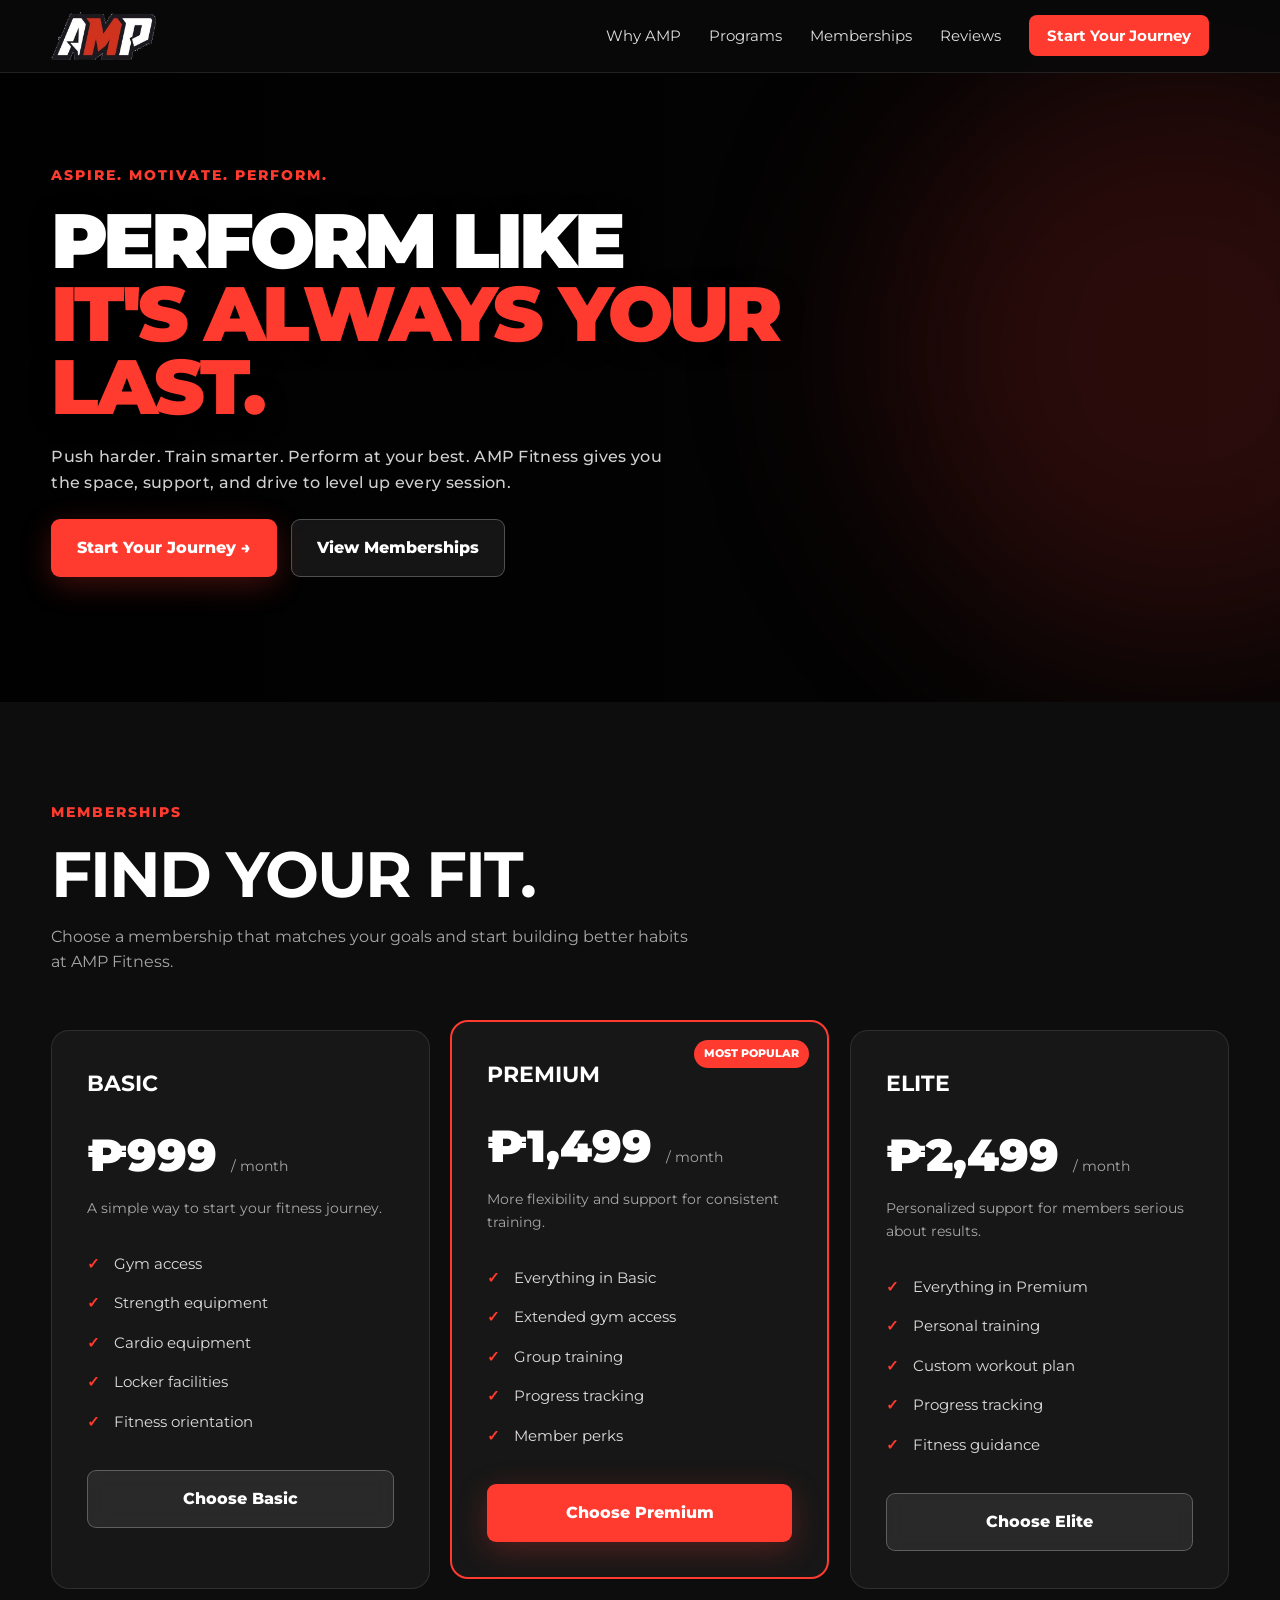
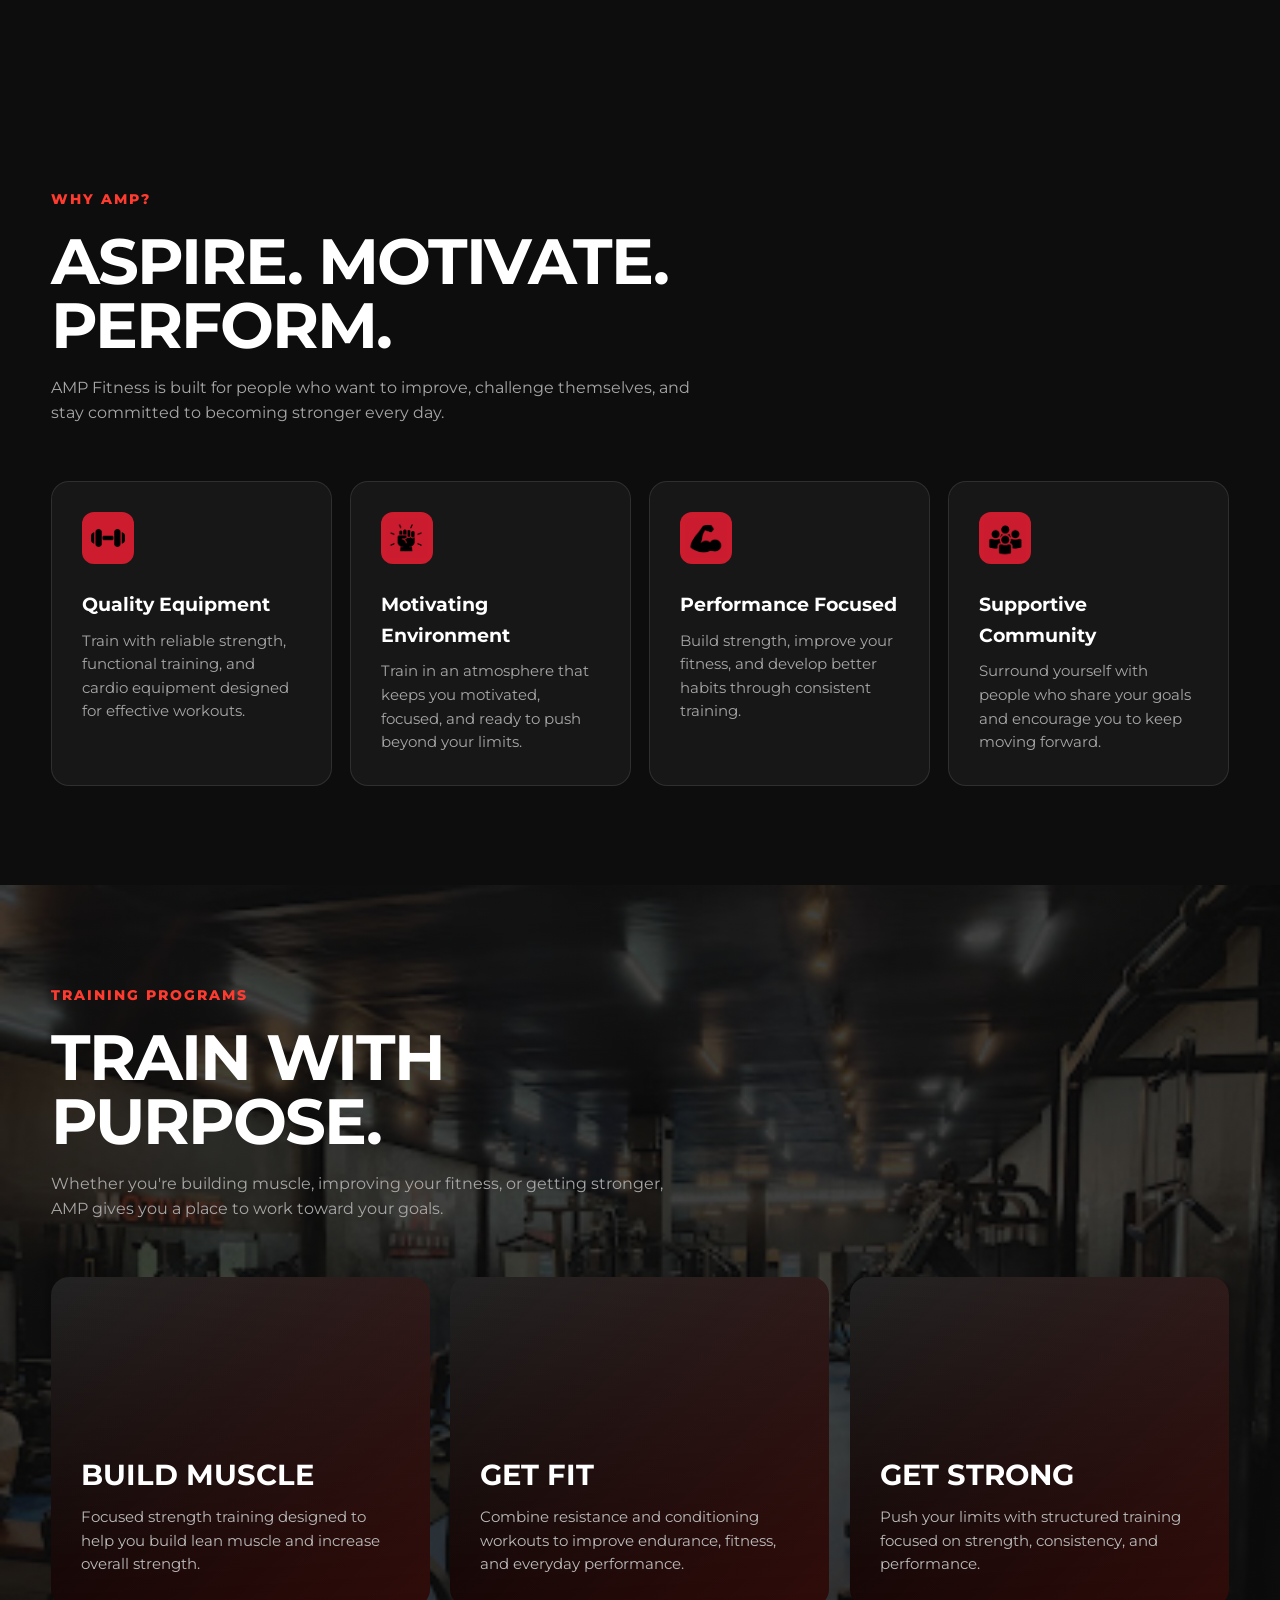
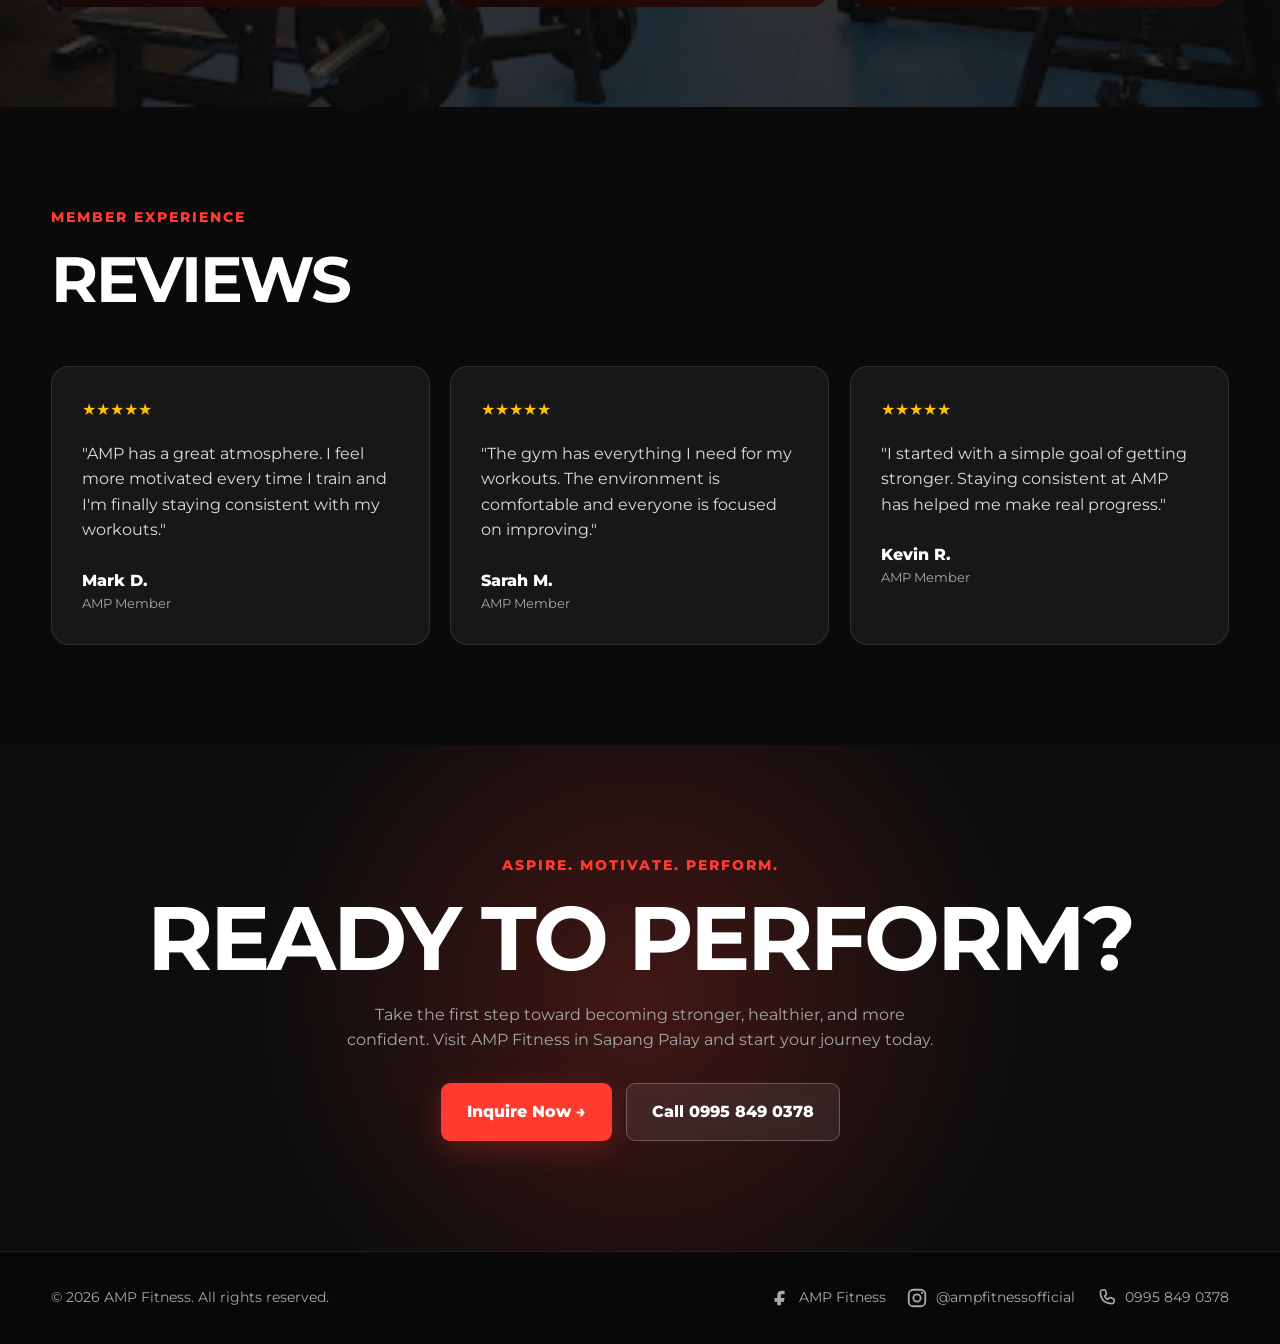
==== index.html @ 3e62f651 "Rename amp.html to index.html" ====
<!DOCTYPE html>
<html lang="en">
<head>
  <meta charset="UTF-8">
  <meta name="viewport" content="width=device-width, initial-scale=1.0">

  <meta
    name="description"
    content="AMP Fitness — Aspire. Motivate. Perform. Build strength, confidence, and a better version of yourself."
  >

  <title>AMP Fitness | Aspire. Motivate. Perform.</title>

  <link rel="stylesheet" href="amp.css">
  <link rel="preconnect" href="https://fonts.googleapis.com">
  <link rel="preconnect" href="https://fonts.gstatic.com" crossorigin>

  <link
    href="https://fonts.googleapis.com/css2?family=Montserrat:wght@400;500;600;700&display=swap"
    rel="stylesheet"
  >
</head>


<body>

  <header>

    <div class="container">

      <nav>

        <a href="#" class="logo">
          <img
            src="images/amp-logo-mark.png"
            alt="AMP Fitness"
            class="logo-image"
          >
        </a>


        <button
          class="menu-btn"
          aria-label="Open navigation"
        >
          ☰
        </button>


        <ul class="nav-links">

          <li>
            <a href="#why-us">
              Why AMP
            </a>
          </li>


          <li>
            <a href="#programs">
              Programs
            </a>
          </li>


          <li>
            <a href="#pricing">
              Memberships
            </a>
          </li>


          <li>
            <a href="#reviews">
              Reviews
            </a>
          </li>


          <li>
            <a
              href="#join"
              class="nav-cta"
            >
              Start Your Journey
            </a>
          </li>

        </ul>

      </nav>

    </div>

  </header>


  <main>


    <section class="hero">

      <video
        class="hero-video"
        autoplay
        muted
        loop
        playsinline
        poster="amp-hero-poster.jpg"
      >

        <source
          src="images/gym-background.mp4"
          type="video/mp4"
        >

        Your browser does not support HTML5 video.

      </video>


      <div class="container">

        <div class="hero-content">

          <div class="eyebrow">
            Aspire. Motivate. Perform.
          </div>


          <h1>
            Perform Like<br>

            <span>
              It's Always Your Last.
            </span>

          </h1>


          <p class="hero-text">
            Push harder. Train smarter. Perform at your best.
            AMP Fitness gives you the space, support, and drive to level up every session.
          </p>


          <div class="buttons">

            <a
              href="#join"
              class="btn btn-primary"
            >
              Start Your Journey →
            </a>


            <a
              href="#pricing"
              class="btn btn-secondary"
            >
              View Memberships
            </a>

          </div>

        </div>

      </div>

    </section>


    <section
      class="pricing"
      id="pricing"
    >

      <div class="container">


        <div class="section-heading">

          <div class="eyebrow">
            Memberships
          </div>


          <h2>
            Find your fit.
          </h2>


          <p>
            Choose a membership that matches your goals and start
            building better habits at AMP Fitness.
          </p>

        </div>


        <div class="pricing-grid">

          <article class="price-card">

            <h3>
              Basic
            </h3>


            <div class="price">
              ₱999
              <small>
                / month
              </small>
            </div>


            <p class="price-description">
              A simple way to start your fitness journey.
            </p>


            <ul>

              <li>
                Gym access
              </li>

              <li>
                Strength equipment
              </li>

              <li>
                Cardio equipment
              </li>

              <li>
                Locker facilities
              </li>

              <li>
                Fitness orientation
              </li>

            </ul>


            <a
              href="#join"
              class="btn btn-secondary"
            >
              Choose Basic
            </a>

          </article>

          <article class="price-card featured">

            <div class="popular">
              Most Popular
            </div>


            <h3>
              Premium
            </h3>


            <div class="price">
              ₱1,499
              <small>
                / month
              </small>
            </div>


            <p class="price-description">
              More flexibility and support for consistent training.
            </p>


            <ul>

              <li>
                Everything in Basic
              </li>

              <li>
                Extended gym access
              </li>

              <li>
                Group training
              </li>

              <li>
                Progress tracking
              </li>

              <li>
                Member perks
              </li>

            </ul>


            <a
              href="#join"
              class="btn btn-primary"
            >
              Choose Premium
            </a>

          </article>


          <article class="price-card">

            <h3>
              Elite
            </h3>


            <div class="price">
              ₱2,499
              <small>
                / month
              </small>
            </div>


            <p class="price-description">
              Personalized support for members serious about results.
            </p>


            <ul>

              <li>
                Everything in Premium
              </li>

              <li>
                Personal training
              </li>

              <li>
                Custom workout plan
              </li>

              <li>
                Progress tracking
              </li>

              <li>
                Fitness guidance
              </li>

            </ul>


            <a
              href="#join"
              class="btn btn-secondary"
            >
              Choose Elite
            </a>

          </article>


        </div>

      </div>

    </section>


    <section
      class="features"
      id="why-us"
    >

      <div class="container">


        <div class="section-heading">

          <div class="eyebrow">
            Why AMP?
          </div>


          <h2>
            Aspire. Motivate. Perform.
          </h2>


          <p>
            AMP Fitness is built for people who want to improve,
            challenge themselves, and stay committed to becoming
            stronger every day.
          </p>

        </div>


        <div class="feature-grid">

          <article class="feature">

            <div class="feature-icon">

              <img
                src="images/quality-equipment-icon.png"
                alt="Quality Equipment"
              >

            </div>


            <h3>
              Quality Equipment
            </h3>


            <p>
              Train with reliable strength, functional training,
              and cardio equipment designed for effective workouts.
            </p>

          </article>

          <article class="feature">

            <div class="feature-icon">

              <img
                src="images/me-icon.png"
                alt="Motivating Environment"
              >

            </div>


            <h3>
              Motivating Environment
            </h3>


            <p>
              Train in an atmosphere that keeps you motivated,
              focused, and ready to push beyond your limits.
            </p>

          </article>


          <article class="feature">

            <div class="feature-icon">

              <img
                src="images/pf-icon.png"
                alt="Performance Focused"
              >

            </div>


            <h3>
              Performance Focused
            </h3>


            <p>
              Build strength, improve your fitness, and develop
              better habits through consistent training.
            </p>

          </article>


          <article class="feature">

            <div class="feature-icon">

              <img
                src="images/sc-icon.png"
                alt="Supportive Community"
              >

            </div>


            <h3>
              Supportive Community
            </h3>


            <p>
              Surround yourself with people who share your goals
              and encourage you to keep moving forward.
            </p>

          </article>


        </div>

      </div>

    </section>


    <section id="programs">

      <div class="container">


        <div class="section-heading">

          <div class="eyebrow">
            Training Programs
          </div>


          <h2>
            Train with purpose.
          </h2>


          <p>
            Whether you're building muscle, improving your fitness,
            or getting stronger, AMP gives you a place to work toward
            your goals.
          </p>

        </div>


        <div class="program-grid">


          <article class="program">

            <h3>
              Build Muscle
            </h3>


            <p>
              Focused strength training designed to help you build
              lean muscle and increase overall strength.
            </p>

          </article>


          <article class="program">

            <h3>
              Get Fit
            </h3>


            <p>
              Combine resistance and conditioning workouts to improve
              endurance, fitness, and everyday performance.
            </p>

          </article>


          <article class="program">

            <h3>
              Get Strong
            </h3>


            <p>
              Push your limits with structured training focused on
              strength, consistency, and performance.
            </p>

          </article>


        </div>

      </div>

    </section>


    <section id="reviews">

      <div class="container">


        <div class="section-heading">

          <div class="eyebrow">
            Member Experience
          </div>


          <h2>
            Reviews
          </h2>

        </div>


        <div class="testimonial-grid">


          <article class="testimonial">

            <div class="stars">
              ★★★★★
            </div>


            <p>
              "AMP has a great atmosphere. I feel more motivated
              every time I train and I'm finally staying consistent
              with my workouts."
            </p>


            <div class="person">

              Mark D.

              <span>
                AMP Member
              </span>

            </div>

          </article>


          <article class="testimonial">

            <div class="stars">
              ★★★★★
            </div>


            <p>
              "The gym has everything I need for my workouts.
              The environment is comfortable and everyone is
              focused on improving."
            </p>


            <div class="person">

              Sarah M.

              <span>
                AMP Member
              </span>

            </div>

          </article>


          <article class="testimonial">

            <div class="stars">
              ★★★★★
            </div>


            <p>
              "I started with a simple goal of getting stronger.
              Staying consistent at AMP has helped me make real
              progress."
            </p>


            <div class="person">

              Kevin R.

              <span>
                AMP Member
              </span>

            </div>

          </article>


        </div>

      </div>

    </section>


    <section
      class="cta"
      id="join"
    >

      <div class="container">


        <div class="eyebrow">
          Aspire. Motivate. Perform.
        </div>


        <h2>
          Ready to perform?
        </h2>


        <p>
          Take the first step toward becoming stronger, healthier,
          and more confident. Visit AMP Fitness in Sapang Palay
          and start your journey today.
        </p>


        <div
          class="buttons"
          style="justify-content:center;"
        >

          <a
            href="mailto:ampfitnessgymofficial@gmail.com?subject=AMP Fitness Membership Inquiry"
            class="btn btn-primary"
          >
            Inquire Now →
          </a>


          <a
            href="tel:09958490378"
            class="btn btn-secondary"
          >
            Call 0995 849 0378
          </a>

        </div>

      </div>

    </section>


  </main>


  <footer>

    <div class="container">

      <div class="footer-content">


        <p>
          © 2026 AMP Fitness. All rights reserved.
        </p>


        <div class="footer-links">


          <a
            href="https://www.facebook.com/profile.php?id=61568051156387"
            target="_blank"
            rel="noopener noreferrer"
            aria-label="Facebook"
            title="Facebook"
          >
            <svg viewBox="0 0 24 24" aria-hidden="true" focusable="false">
              <path d="M14 8h3V4h-3c-3.3 0-5 1.9-5 5v3H6v4h3v4h4v-4h3.2l.8-4H13V9c0-.7.3-1 1-1Z" fill="currentColor"/>
            </svg>
            <span>AMP Fitness</span>
          </a>


          <a
            href="https://www.instagram.com/ampfitnessofficial"
            target="_blank"
            rel="noopener noreferrer"
            aria-label="Instagram"
            title="Instagram"
          >
            <svg viewBox="0 0 24 24" aria-hidden="true" focusable="false">
              <rect x="3" y="3" width="18" height="18" rx="5" fill="none" stroke="currentColor" stroke-width="2"/>
              <circle cx="12" cy="12" r="4" fill="none" stroke="currentColor" stroke-width="2"/>
              <circle cx="17.5" cy="6.5" r="1.25" fill="currentColor"/>
            </svg>
            <span>@ampfitnessofficial</span>
          </a>


          <a
            href="tel:09958490378"
            aria-label="Call AMP Fitness"
            title="Call AMP Fitness"
          >
            <svg viewBox="0 0 24 24" aria-hidden="true" focusable="false">
              <path d="M7.2 3.5 9.8 3c.7-.1 1.3.3 1.5.9l1.2 3.1c.2.6 0 1.2-.5 1.6L10.5 10c1 2.1 1.4 2.6 3.5 3.5l1.4-1.5c.4-.4 1-.6 1.6-.4l3.1 1.2c.6.2 1 .8.9 1.5l-.5 2.6c-.1.7-.7 1.2-1.4 1.2C10.4 18.1 5.9 13.6 5.9 4.9c0-.7.5-1.3 1.3-1.4Z" fill="none" stroke="currentColor" stroke-width="1.8" stroke-linecap="round" stroke-linejoin="round"/>
            </svg>
            <span>0995 849 0378</span>
          </a>


        </div>

      </div>

    </div>

  </footer>


  <script>

    if (history.scrollRestoration) {
      history.scrollRestoration = "manual";
    }


    window.addEventListener("load", () => {
      window.scrollTo(0, 0);
    });


    document.querySelectorAll('a[href^="#"]').forEach(link => {
      link.addEventListener("click", event => {
        const targetId = link.getAttribute("href");
        const target = targetId && targetId !== "#" ? document.querySelector(targetId) : null;

        if (!target) return;

        event.preventDefault();
        target.scrollIntoView({ behavior: "smooth", block: "start" });
      });
    });


    const revealItems = document.querySelectorAll("section, .feature, .program, .price-card, .testimonial");

    const revealObserver = new IntersectionObserver((entries) => {
      entries.forEach(entry => {
        if (entry.isIntersecting) {
          entry.target.classList.add("visible");
          revealObserver.unobserve(entry.target);
        }
      });
    }, {
      threshold: 0.12,
      rootMargin: "0px 0px -30px 0px"
    });

    revealItems.forEach(item => {
      item.classList.add("reveal");
      revealObserver.observe(item);
    });


    const menuButton =
      document.querySelector(".menu-btn");

    const navLinks =
      document.querySelector(".nav-links");


    if (menuButton && navLinks) {

      menuButton.addEventListener("click", () => {

        navLinks.classList.toggle("active");

      });


      document
        .querySelectorAll(".nav-links a")
        .forEach(link => {

          link.addEventListener("click", () => {

            navLinks.classList.remove("active");

          });

        });

    }

  </script>

</body>
</html>
---- amp.css ----
:root {
      --bg: #0a0a0a;
      --card: #171717;
      --red: #ff3b30;
      --red-dark: #d92820;
      --white: #fff;
      --muted: #a7a7a7;
      --border: rgba(255,255,255,0.1);
      --max-width: 1180px;
      --radius: 18px;
    }


    * {
      margin: 0;
      padding: 0;
      box-sizing: border-box;
    }


    html {
      scroll-behavior: smooth;
      scroll-padding-top: 90px;
    }


    body {
      font-family: "Montserrat", Arial, sans-serif;
      background: var(--bg);
      color: var(--white);
      line-height: 1.6;
    }


    a {
      color: inherit;
      text-decoration: none;
    }


    img {
      max-width: 100%;
      display: block;
    }


    .container {
      width: min(92%, var(--max-width));
      margin: auto;
    }


    header {
      position: fixed;
      inset: 0 0 auto;
      z-index: 1000;
      background: rgba(10,10,10,0.88);
      backdrop-filter: blur(12px);
      border-bottom: 1px solid var(--border);
    }


    nav {
      min-height: 72px;
      display: flex;
      align-items: center;
      gap: 24px;
    }


    .logo {
      margin-right: auto;
    }


    .logo-image {
      width: 105px;
      height: 52px;
      object-fit: contain;
    }


    .nav-links {
      display: flex;
      gap: 28px;
      list-style: none;
      align-items: center;
      margin-left: auto;
      margin-right: 20px;
    }


    .nav-links a {
      color: #ddd;
      font-size: 0.95rem;
      transition: color 0.2s ease;
    }


    .nav-links a:hover,
    .footer-links a:hover {
      color: var(--red);
    }


    .nav-cta {
      background: var(--red);
      padding: 11px 18px;
      border-radius: 8px;
      color: white !important;
      font-weight: 700;
    }


    .menu-btn {
      display: none;
      background: none;
      border: 0;
      color: white;
      font-size: 1.8rem;
      cursor: pointer;
    }


    .hero {
      min-height: 78vh;
      display: flex;
      align-items: center;
      padding: 110px 0 70px;
      position: relative;
      overflow: hidden;
      isolation: isolate;
      background: #080808;
    }


    .hero-video {
      position: absolute;
      inset: 0;
      width: 100%;
      height: 100%;
      object-fit: cover;
      z-index: -3;
      pointer-events: none;
    }


    .hero::before {
      content: "";
      position: absolute;
      inset: 0;

      background: linear-gradient(
        90deg,
        rgba(0,0,0,0.90) 0%,
        rgba(0,0,0,0.72) 45%,
        rgba(0,0,0,0.45) 100%
      );

      z-index: -2;
    }


    .hero::after {
      content: "";
      position: absolute;
      width: 600px;
      height: 600px;
      border-radius: 50%;

      background: rgba(255,59,48,0.15);

      filter: blur(100px);

      right: -200px;
      top: 50%;

      transform: translateY(-50%);

      z-index: -1;
      pointer-events: none;
    }


    .hero-content {
      position: relative;
      z-index: 1;
      max-width: 780px;
    }


    .eyebrow {
      color: var(--red);
      font-weight: 800;
      letter-spacing: 2px;
      text-transform: uppercase;
      font-size: 0.85rem;
      margin-bottom: 18px;
    }


    h1 {
      font-size: clamp(2.5rem, 6vw, 5.6rem);
      line-height: 0.95;
      text-transform: uppercase;
      font-weight: 950;
      letter-spacing: -4px;
      margin-bottom: 20px;
      text-shadow: 0 4px 25px rgba(0,0,0,0.45);
    }


    h1 span {
      color: var(--red);
    }


    .hero-text {
      color: #d0d0d0;
      font-size: 1rem;
      font-weight: 500;
      letter-spacing: 0.02em;
      line-height: 1.6;
      max-width: 620px;
      margin-bottom: 24px;
    }


    .buttons {
      display: flex;
      gap: 14px;
      flex-wrap: wrap;
    }


    .btn {
      display: inline-flex;
      align-items: center;
      justify-content: center;

      padding: 15px 25px;

      border-radius: 9px;

      font-weight: 800;

      border: 1px solid transparent;

      transition: 0.2s ease;

      cursor: pointer;
    }


    .btn-primary {
      background: var(--red);
      color: white;

      box-shadow:
        0 8px 30px rgba(255,59,48,0.25);
    }


    .btn-primary:hover {
      background: var(--red-dark);
      transform: translateY(-2px);
    }


    .btn-secondary {
      border-color: rgba(255,255,255,0.25);
      color: white;

      background: rgba(255,255,255,0.08);

      backdrop-filter: blur(8px);
    }


    .btn-secondary:hover {
      background: white;
      color: black;
    }


    section {
      padding: 100px 0;
    }


    #programs {
      position: relative;
      isolation: isolate;
      background:
        linear-gradient(rgba(10,10,10,0.78), rgba(10,10,10,0.78)),
        url("images/interior.jpg") center / cover no-repeat;
    }


    .reveal {
      opacity: 0;
      transform: translateY(32px) scale(0.98);
      transition:
        opacity 0.7s ease,
        transform 0.7s ease;
      will-change: transform, opacity;
    }


    .reveal.visible {
      opacity: 1;
      transform: translateY(0) scale(1);
    }


    .section-heading {
      max-width: 650px;
      margin-bottom: 55px;
    }


    .section-heading h2 {
      font-size: clamp(2.3rem, 5vw, 4rem);
      line-height: 1;
      text-transform: uppercase;
      margin-bottom: 18px;
      letter-spacing: -2px;
    }


    .section-heading p,
    .feature p,
    .program p,
    .price-description,
    .price-card li,
    .testimonial p,
    .cta p,
    footer p {
      font-family: "Montserrat", Arial, sans-serif;
    }


    .section-heading p,
    .feature p {
      color: var(--muted);
    }


    .features,
    .pricing {
      background: #0d0d0d;
    }


    .feature-grid {
      display: grid;
      grid-template-columns: repeat(4, 1fr);
      gap: 18px;
    }


    .feature {
      background: var(--card);

      padding: 30px;

      border: 1px solid var(--border);

      border-radius: var(--radius);

      transition:
        transform 0.25s ease,
        border-color 0.25s ease;
    }


    .feature:hover {
      transform: translateY(-6px);

      border-color:
        rgba(255,59,48,0.5);
    }

    .feature-icon {
      width: 52px;
      height: 52px;

      display: grid;
      place-items: center;

      background: rgba(204, 28, 46);

      border-radius: 12px;

      margin-bottom: 25px;

      overflow: hidden;
    }


    .feature-icon img {
      width: 42px;
      height: 42px;

      object-fit: contain;

      mix-blend-mode: multiply;
    }


    .feature h3 {
      margin-bottom: 10px;
      font-size: 1.2rem;
    }


    .feature p {
      font-size: 0.92rem;
    }


    .program-grid,
    .pricing-grid,
    .testimonial-grid {
      display: grid;
      grid-template-columns: repeat(3, 1fr);
      gap: 20px;
    }


    .program {
      min-height: 330px;

      padding: 30px;

      border-radius: var(--radius);

      display: flex;
      flex-direction: column;
      justify-content: flex-end;

      overflow: hidden;

      position: relative;

      background:
        linear-gradient(
          to top,
          rgba(0,0,0,0.95),
          rgba(0,0,0,0.15)
        ),
        linear-gradient(
          135deg,
          #292929,
          #111
        );
    }


    .program::before {
      content: "";

      position: absolute;
      inset: 0;

      background:
        linear-gradient(
          135deg,
          transparent,
          rgba(255,59,48,0.18)
        );
    }


    .program > * {
      position: relative;
      z-index: 1;
    }


    .program h3 {
      font-size: 1.8rem;
      text-transform: uppercase;
      margin-bottom: 8px;
    }


    .program p {
      color: #bbb;
      font-size: 0.92rem;
    }


    .price-card {
      background: var(--card);

      border: 1px solid var(--border);

      border-radius: var(--radius);

      padding: 35px;

      position: relative;
    }


    .price-card.featured {
      border: 2px solid var(--red);
      transform: translateY(-10px);
    }


    .popular {
      position: absolute;

      top: 18px;
      right: 18px;

      background: var(--red);

      padding: 5px 10px;

      border-radius: 20px;

      font-size: 0.7rem;

      font-weight: 800;

      text-transform: uppercase;
    }


    .price-card h3 {
      font-size: 1.4rem;
      text-transform: uppercase;
      margin-bottom: 18px;
    }


    .price {
      font-size: 2.8rem;
      font-weight: 900;
      margin-bottom: 5px;
    }


    .price small {
      font-size: 0.9rem;
      color: var(--muted);
      font-weight: normal;
    }


    .price-description {
      color: var(--muted);
      font-size: 0.9rem;
      margin-bottom: 25px;
    }


    .price-card ul {
      list-style: none;
      margin-bottom: 28px;
    }


    .price-card li {
      padding: 8px 0;
      color: #ddd;
      font-size: 0.92rem;
    }


    .price-card li::before {
      content: "✓";

      color: var(--red);

      font-weight: bold;

      margin-right: 10px;
    }


    .price-card .btn {
      width: 100%;
    }


    .testimonial {
      padding: 30px;

      background: var(--card);

      border: 1px solid var(--border);

      border-radius: var(--radius);
    }


    .stars {
      color: #ffc107;
      margin-bottom: 18px;
    }


    .testimonial p {
      color: #ddd;
      margin-bottom: 25px;
    }


    .person {
      font-weight: 800;
    }


    .person span {
      display: block;

      color: var(--muted);

      font-size: 0.8rem;

      font-weight: normal;
    }


    .cta {
      padding: 110px 0;

      text-align: center;

      background:
        radial-gradient(
          circle,
          rgba(255,59,48,0.22),
          transparent 55%
        ),
        #0d0d0d;
    }


    .cta h2 {
      font-size: clamp(2.8rem, 7vw, 5.8rem);

      line-height: 0.95;

      text-transform: uppercase;

      margin-bottom: 22px;

      letter-spacing: -3px;
    }


    .cta p {
      color: var(--muted);

      max-width: 600px;

      margin: 0 auto 30px;
    }


    footer {
      border-top: 1px solid var(--border);

      padding: 35px 0;

      background: #080808;
    }


    .footer-content {
      display: flex;
      align-items: center;
      justify-content: space-between;
      gap: 20px;
    }


    footer p {
      color: var(--muted);
      font-size: 0.85rem;
      margin-right: auto;
    }


    .footer-links {
      display: flex;
      gap: 20px;
      color: #aaa;
      font-size: 0.85rem;
      margin-left: auto;
    }


    .footer-links a {
      display: inline-flex;
      align-items: center;
      justify-content: center;
      gap: 8px;
    }


    .footer-links svg {
      width: 22px;
      height: 22px;
    }


    @media (max-width: 900px) {

      .feature-grid {
        grid-template-columns: repeat(2, 1fr);
      }


      .program-grid,
      .pricing-grid,
      .testimonial-grid {
        grid-template-columns: 1fr;
      }


      .price-card.featured {
        transform: none;
      }

    }


    @media (max-width: 700px) {

      .nav-links {
        display: none;

        position: absolute;

        top: 72px;
        left: 0;
        right: 0;

        padding: 25px;

        background: #0a0a0a;

        flex-direction: column;

        border-bottom: 1px solid var(--border);

        margin-right: 0;
      }


      .nav-links.active {
        display: flex;
      }


      .menu-btn {
        display: block;
      }


      .logo-image {
        width: 90px;
        height: 48px;
      }


      h1 {
        letter-spacing: -2px;
      }


      .hero {
        min-height: 85vh;
        padding: 120px 0 70px;
      }


      .hero::before {
        background:
          linear-gradient(
            90deg,
            rgba(0,0,0,0.92),
            rgba(0,0,0,0.68)
          );
      }


      section {
        padding: 75px 0;
      }


      .feature-grid {
        grid-template-columns: 1fr;
      }


      .footer-content {
        flex-direction: column;
        text-align: center;
      }


      .footer-links {
        flex-wrap: wrap;
        justify-content: center;
      }

    }
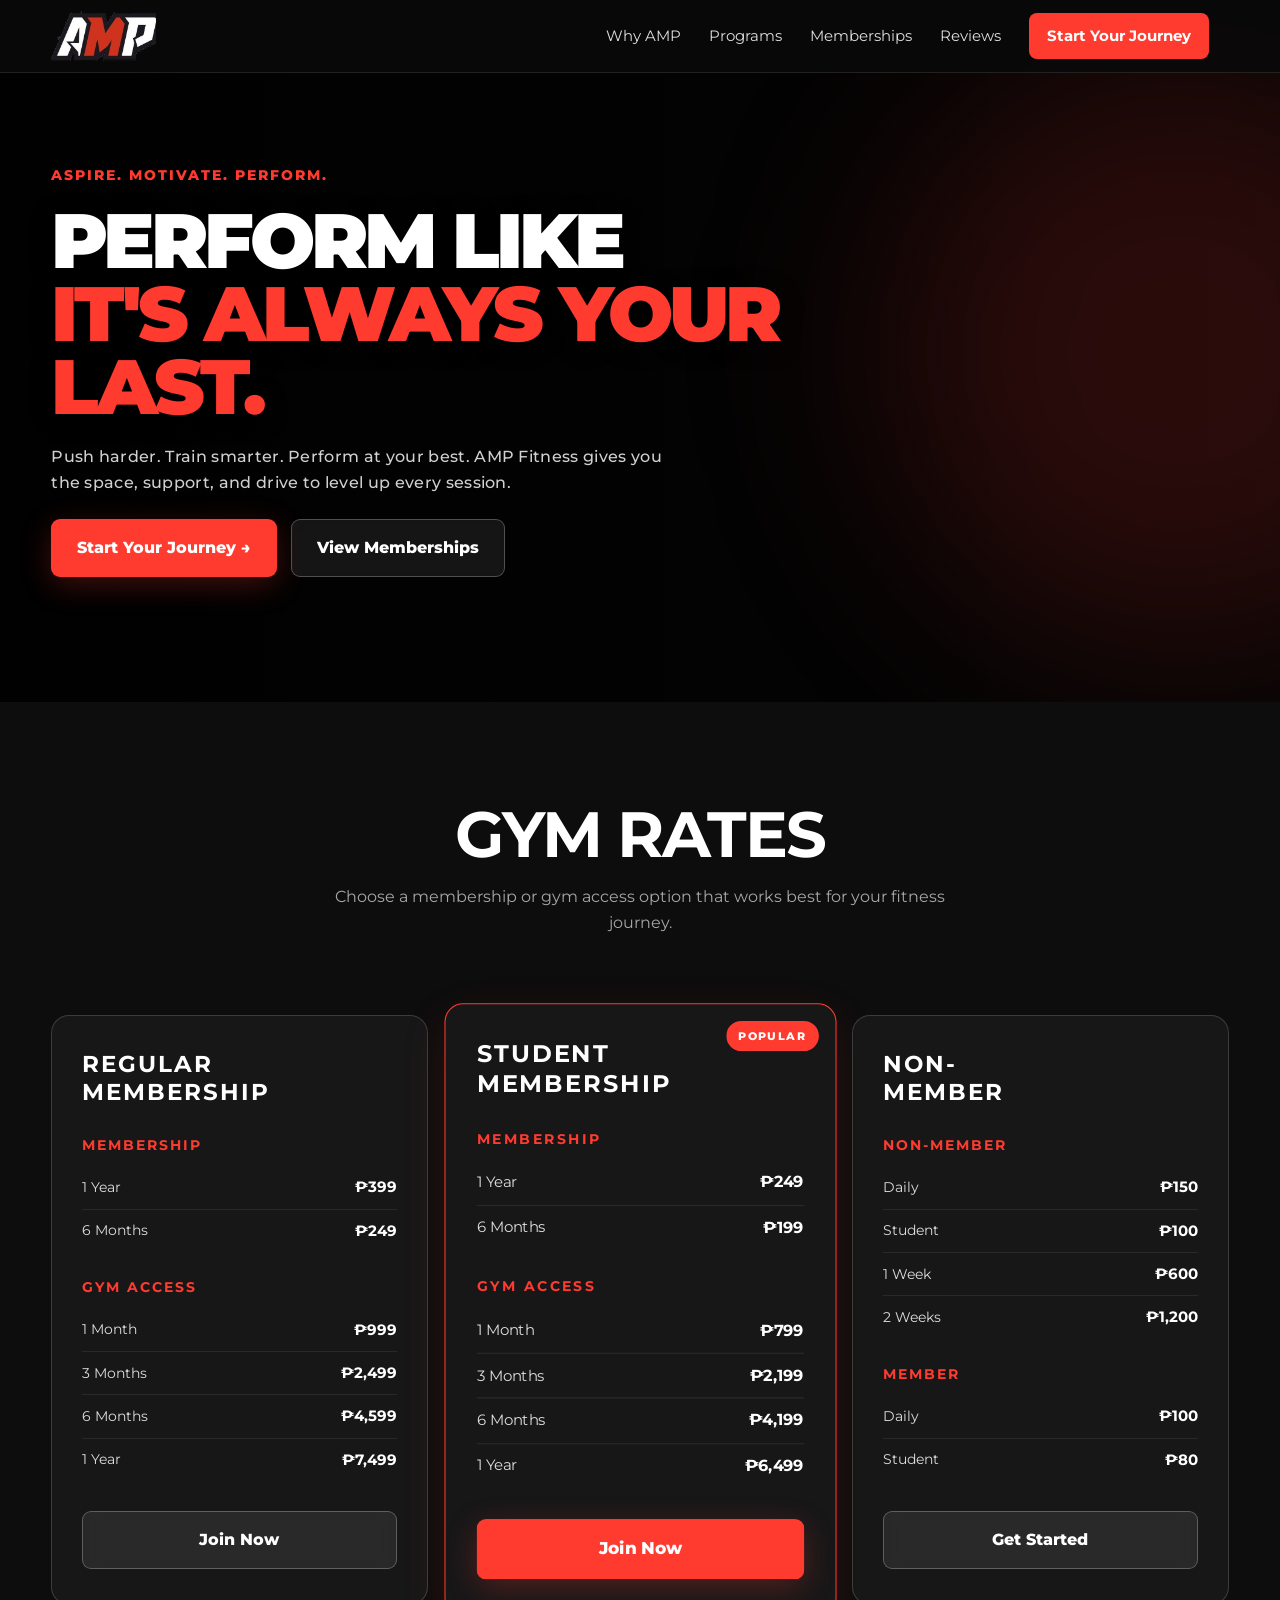
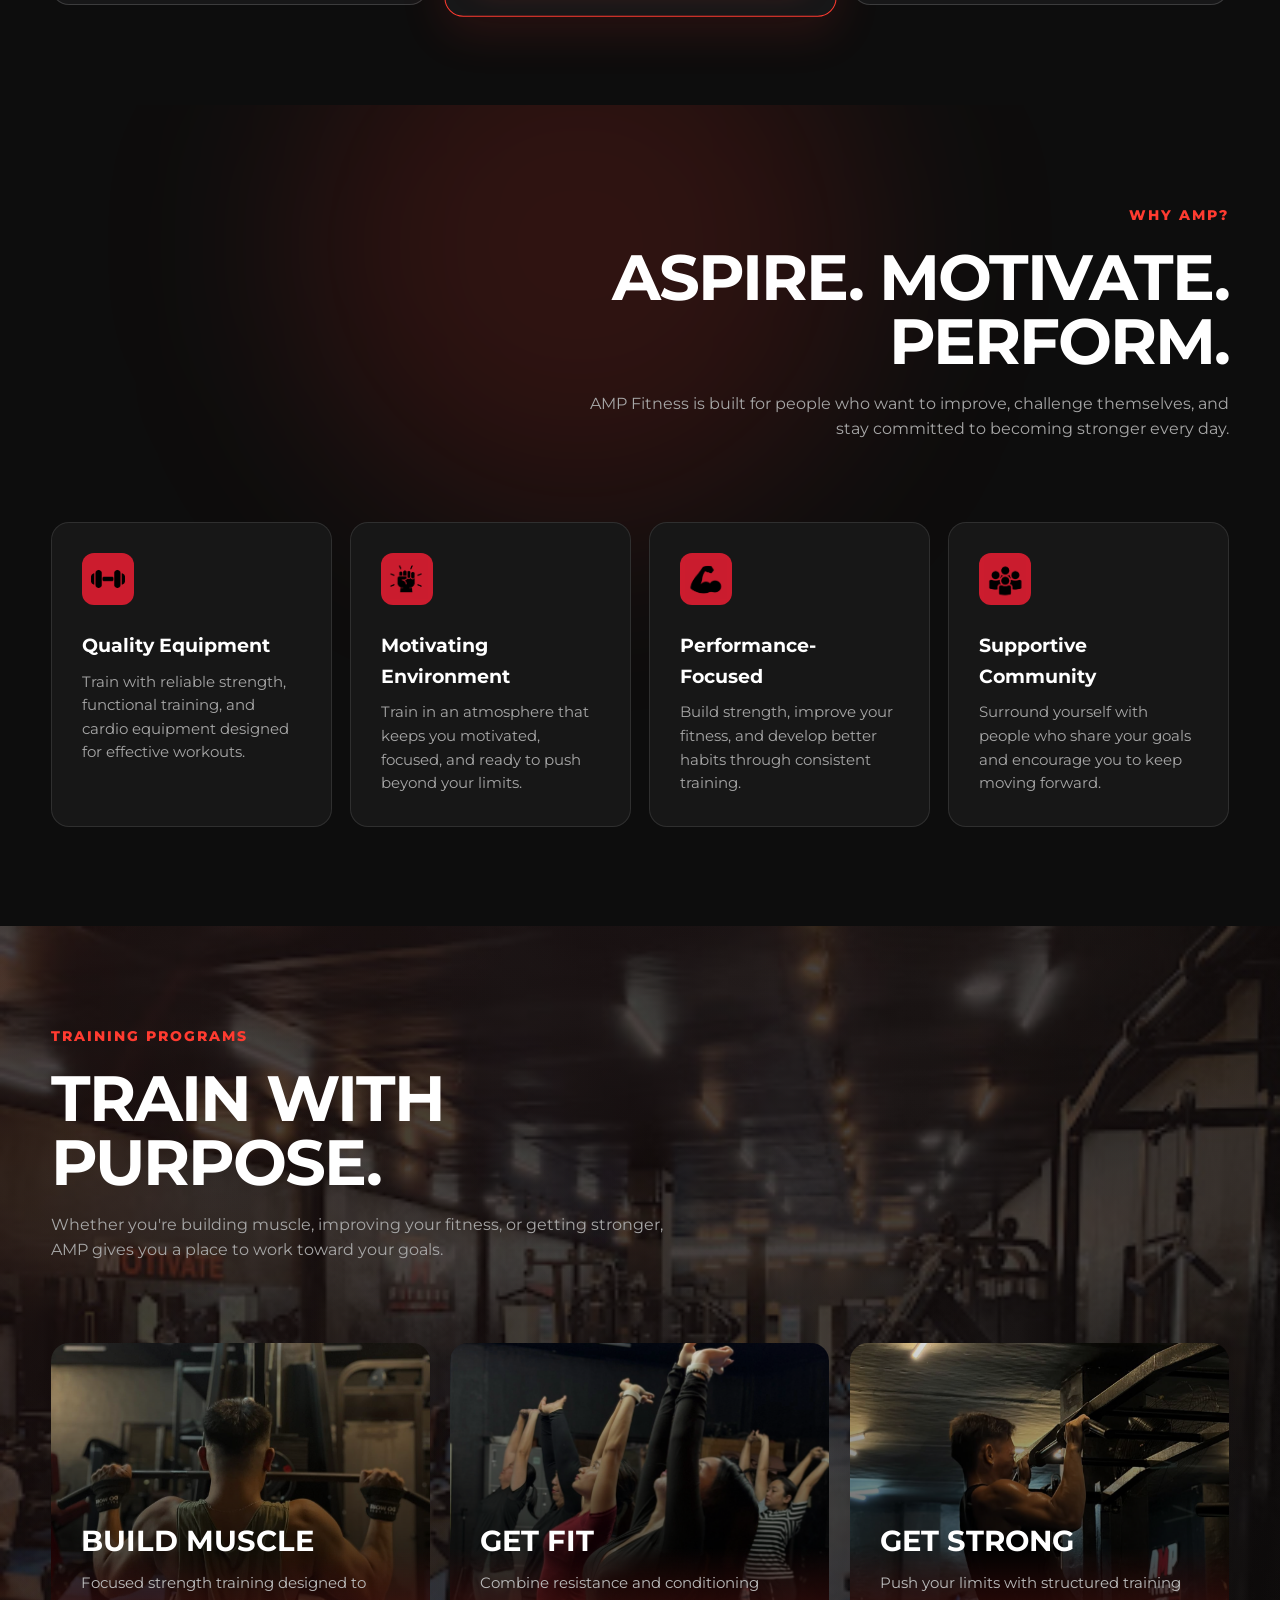
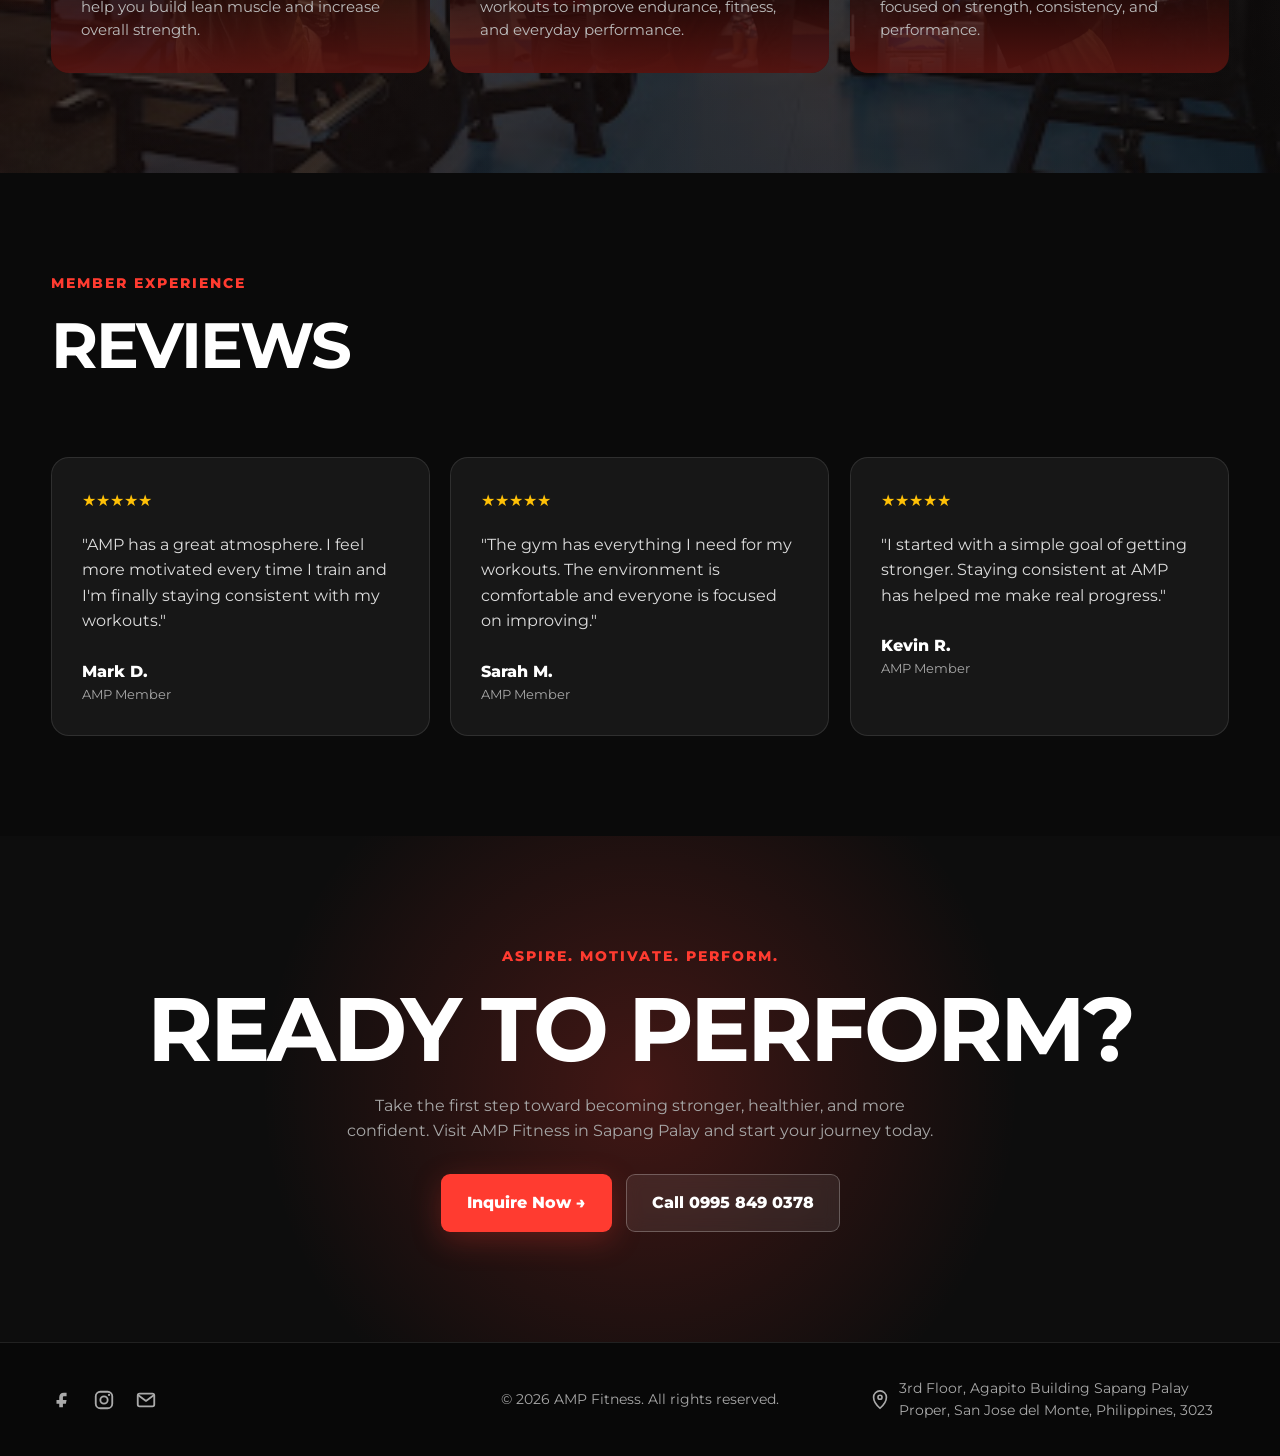
==== commit d2d423b4: "Rename amp.html to index.html" ====
--- a/index.html
+++ b/index.html
@@ -12,6 +12,8 @@
   <title>AMP Fitness | Aspire. Motivate. Perform.</title>
 
   <link rel="stylesheet" href="amp.css">
+  <script src="amp.js" defer></script>
+
   <link rel="preconnect" href="https://fonts.googleapis.com">
   <link rel="preconnect" href="https://fonts.gstatic.com" crossorigin>
 
@@ -19,6 +21,7 @@
     href="https://fonts.googleapis.com/css2?family=Montserrat:wght@400;500;600;700&display=swap"
     rel="stylesheet"
   >
+
 </head>
 
 
@@ -31,11 +34,13 @@
       <nav>
 
         <a href="#" class="logo">
+
           <img
             src="images/amp-logo-mark.png"
             alt="AMP Fitness"
             class="logo-image"
           >
+
         </a>
 
 
@@ -98,6 +103,10 @@
   <main>
 
 
+    <!-- =========================
+         HERO
+    ========================== -->
+
     <section class="hero">
 
       <video
@@ -106,7 +115,6 @@
         muted
         loop
         playsinline
-        poster="amp-hero-poster.jpg"
       >
 
         <source
@@ -129,6 +137,7 @@
 
 
           <h1>
+
             Perform Like<br>
 
             <span>
@@ -139,8 +148,10 @@
 
 
           <p class="hero-text">
+
             Push harder. Train smarter. Perform at your best.
             AMP Fitness gives you the space, support, and drive to level up every session.
+
           </p>
 
 
@@ -170,6 +181,11 @@
     </section>
 
 
+
+    <!-- =========================
+         PRICING
+    ========================== -->
+
     <section
       class="pricing"
       id="pricing"
@@ -180,19 +196,14 @@
 
         <div class="section-heading">
 
-          <div class="eyebrow">
-            Memberships
-          </div>
-
-
           <h2>
-            Find your fit.
+            Gym Rates
           </h2>
 
 
           <p>
-            Choose a membership that matches your goals and start
-            building better habits at AMP Fitness.
+            Choose a membership or gym access option
+            that works best for your fitness journey.
           </p>
 
         </div>
@@ -200,170 +211,357 @@
 
         <div class="pricing-grid">
 
+
+          <!-- REGULAR MEMBERSHIP -->
+
           <article class="price-card">
 
             <h3>
-              Basic
+              Regular<br>
+              Membership
             </h3>
 
 
-            <div class="price">
-              ₱999
-              <small>
-                / month
-              </small>
-            </div>
-
-
-            <p class="price-description">
-              A simple way to start your fitness journey.
-            </p>
-
-
-            <ul>
-
-              <li>
-                Gym access
-              </li>
-
-              <li>
-                Strength equipment
-              </li>
-
-              <li>
-                Cardio equipment
-              </li>
-
-              <li>
-                Locker facilities
-              </li>
-
-              <li>
-                Fitness orientation
-              </li>
-
-            </ul>
+            <div class="pricing-group">
+
+              <h4>
+                Membership
+              </h4>
+
+
+              <div class="price-row">
+
+                <span>
+                  1 Year
+                </span>
+
+                <strong>
+                  ₱399
+                </strong>
+
+              </div>
+
+
+              <div class="price-row">
+
+                <span>
+                  6 Months
+                </span>
+
+                <strong>
+                  ₱249
+                </strong>
+
+              </div>
+
+            </div>
+
+
+            <div class="pricing-group">
+
+              <h4>
+                Gym Access
+              </h4>
+
+
+              <div class="price-row">
+
+                <span>
+                  1 Month
+                </span>
+
+                <strong>
+                  ₱999
+                </strong>
+
+              </div>
+
+
+              <div class="price-row">
+
+                <span>
+                  3 Months
+                </span>
+
+                <strong>
+                  ₱2,499
+                </strong>
+
+              </div>
+
+
+              <div class="price-row">
+
+                <span>
+                  6 Months
+                </span>
+
+                <strong>
+                  ₱4,599
+                </strong>
+
+              </div>
+
+
+              <div class="price-row">
+
+                <span>
+                  1 Year
+                </span>
+
+                <strong>
+                  ₱7,499
+                </strong>
+
+              </div>
+
+            </div>
 
 
             <a
               href="#join"
               class="btn btn-secondary"
             >
-              Choose Basic
+              Join Now
             </a>
 
           </article>
 
+
+
+          <!-- STUDENT MEMBERSHIP -->
+
           <article class="price-card featured">
 
             <div class="popular">
-              Most Popular
+              Popular
             </div>
 
 
             <h3>
-              Premium
+              Student<br>
+              Membership
             </h3>
 
 
-            <div class="price">
-              ₱1,499
-              <small>
-                / month
-              </small>
-            </div>
-
-
-            <p class="price-description">
-              More flexibility and support for consistent training.
-            </p>
-
-
-            <ul>
-
-              <li>
-                Everything in Basic
-              </li>
-
-              <li>
-                Extended gym access
-              </li>
-
-              <li>
-                Group training
-              </li>
-
-              <li>
-                Progress tracking
-              </li>
-
-              <li>
-                Member perks
-              </li>
-
-            </ul>
+            <div class="pricing-group">
+
+              <h4>
+                Membership
+              </h4>
+
+
+              <div class="price-row">
+
+                <span>
+                  1 Year
+                </span>
+
+                <strong>
+                  ₱249
+                </strong>
+
+              </div>
+
+
+              <div class="price-row">
+
+                <span>
+                  6 Months
+                </span>
+
+                <strong>
+                  ₱199
+                </strong>
+
+              </div>
+
+            </div>
+
+
+            <div class="pricing-group">
+
+              <h4>
+                Gym Access
+              </h4>
+
+
+              <div class="price-row">
+
+                <span>
+                  1 Month
+                </span>
+
+                <strong>
+                  ₱799
+                </strong>
+
+              </div>
+
+
+              <div class="price-row">
+
+                <span>
+                  3 Months
+                </span>
+
+                <strong>
+                  ₱2,199
+                </strong>
+
+              </div>
+
+
+              <div class="price-row">
+
+                <span>
+                  6 Months
+                </span>
+
+                <strong>
+                  ₱4,199
+                </strong>
+
+              </div>
+
+
+              <div class="price-row">
+
+                <span>
+                  1 Year
+                </span>
+
+                <strong>
+                  ₱6,499
+                </strong>
+
+              </div>
+
+            </div>
 
 
             <a
               href="#join"
               class="btn btn-primary"
             >
-              Choose Premium
+              Join Now
             </a>
 
           </article>
 
 
+
+          <!-- NON-MEMBER -->
+
           <article class="price-card">
 
             <h3>
-              Elite
+              Non-<br>
+              Member
             </h3>
 
 
-            <div class="price">
-              ₱2,499
-              <small>
-                / month
-              </small>
-            </div>
-
-
-            <p class="price-description">
-              Personalized support for members serious about results.
-            </p>
-
-
-            <ul>
-
-              <li>
-                Everything in Premium
-              </li>
-
-              <li>
-                Personal training
-              </li>
-
-              <li>
-                Custom workout plan
-              </li>
-
-              <li>
-                Progress tracking
-              </li>
-
-              <li>
-                Fitness guidance
-              </li>
-
-            </ul>
+            <div class="pricing-group">
+
+              <h4>
+                Non-Member
+              </h4>
+
+
+              <div class="price-row">
+
+                <span>
+                  Daily
+                </span>
+
+                <strong>
+                  ₱150
+                </strong>
+
+              </div>
+
+
+              <div class="price-row">
+
+                <span>
+                  Student
+                </span>
+
+                <strong>
+                  ₱100
+                </strong>
+
+              </div>
+
+
+              <div class="price-row">
+
+                <span>
+                  1 Week
+                </span>
+
+                <strong>
+                  ₱600
+                </strong>
+
+              </div>
+
+
+              <div class="price-row">
+
+                <span>
+                  2 Weeks
+                </span>
+
+                <strong>
+                  ₱1,200
+                </strong>
+
+              </div>
+
+            </div>
+
+
+            <div class="pricing-group">
+
+              <h4>
+                Member
+              </h4>
+
+
+              <div class="price-row">
+
+                <span>
+                  Daily
+                </span>
+
+                <strong>
+                  ₱100
+                </strong>
+
+              </div>
+
+
+              <div class="price-row">
+
+                <span>
+                  Student
+                </span>
+
+                <strong>
+                  ₱80
+                </strong>
+
+              </div>
+
+            </div>
 
 
             <a
               href="#join"
               class="btn btn-secondary"
             >
-              Choose Elite
+              Get Started
             </a>
 
           </article>
@@ -375,6 +573,11 @@
 
     </section>
 
+
+
+    <!-- =========================
+         WHY AMP
+    ========================== -->
 
     <section
       class="features"
@@ -407,6 +610,7 @@
 
         <div class="feature-grid">
 
+
           <article class="feature">
 
             <div class="feature-icon">
@@ -431,6 +635,7 @@
 
           </article>
 
+
           <article class="feature">
 
             <div class="feature-icon">
@@ -462,14 +667,14 @@
 
               <img
                 src="images/pf-icon.png"
-                alt="Performance Focused"
+                alt="Performance-Focused"
               >
 
             </div>
 
 
             <h3>
-              Performance Focused
+              Performance-Focused
             </h3>
 
 
@@ -512,6 +717,11 @@
 
     </section>
 
+
+
+    <!-- =========================
+         PROGRAMS
+    ========================== -->
 
     <section id="programs">
 
@@ -594,6 +804,11 @@
     </section>
 
 
+
+    <!-- =========================
+         REVIEWS
+    ========================== -->
+
     <section id="reviews">
 
       <div class="container">
@@ -704,6 +919,11 @@
     </section>
 
 
+
+    <!-- =========================
+         CTA
+    ========================== -->
+
     <section
       class="cta"
       id="join"
@@ -735,8 +955,9 @@
         >
 
           <a
-            href="mailto:ampfitnessgymofficial@gmail.com?subject=AMP Fitness Membership Inquiry"
+            href="#inquire"
             class="btn btn-primary"
+            data-inquire-trigger
           >
             Inquire Now →
           </a>
@@ -759,6 +980,107 @@
   </main>
 
 
+  <!-- INQUIRY OPTIONS -->
+
+  <div
+    class="inquiry-modal"
+    id="inquire"
+    role="dialog"
+    aria-modal="true"
+    aria-labelledby="inquiry-title"
+    hidden
+  >
+
+    <div class="inquiry-modal-content">
+
+      <button
+        class="inquiry-close"
+        type="button"
+        aria-label="Close inquiry options"
+        data-inquire-close
+      >
+        &times;
+      </button>
+
+
+      <div class="eyebrow">
+        Contact AMP Fitness
+      </div>
+
+
+      <h2 id="inquiry-title">
+        Choose how to inquire
+      </h2>
+
+
+      <div class="inquiry-options">
+
+        <a
+          href="https://www.facebook.com/profile.php?id=61568051156387"
+          target="_blank"
+          rel="noopener noreferrer"
+          class="inquiry-option"
+        >
+          <svg class="inquiry-icon" viewBox="0 0 24 24" aria-hidden="true">
+            <path d="M14 8h3V4h-3c-3.3 0-5 1.9-5 5v3H6v4h3v4h4v-4h3.2l.8-4H13V9c0-.7.3-1 1-1Z" fill="currentColor" />
+          </svg>
+          <strong>Facebook</strong>
+          <span>AMP Fitness</span>
+        </a>
+
+
+        <a
+          href="https://www.instagram.com/ampfitnessofficial"
+          target="_blank"
+          rel="noopener noreferrer"
+          class="inquiry-option"
+        >
+          <svg class="inquiry-icon" viewBox="0 0 24 24" aria-hidden="true">
+            <rect x="3" y="3" width="18" height="18" rx="5" fill="none" stroke="currentColor" stroke-width="2" />
+            <circle cx="12" cy="12" r="4" fill="none" stroke="currentColor" stroke-width="2" />
+            <circle cx="17.5" cy="6.5" r="1.25" fill="currentColor" />
+          </svg>
+          <strong>Instagram</strong>
+          <span>@ampfitnessofficial</span>
+        </a>
+
+
+        <a
+          href="tel:09958490378"
+          class="inquiry-option"
+        >
+          <svg class="inquiry-icon" viewBox="0 0 24 24" aria-hidden="true">
+            <path d="M7.2 3.5 9.8 3c.7-.1 1.3.3 1.5.9l1.2 3.1c.2.6 0 1.2-.5 1.6L10.5 10c1 2.1 1.4 2.6 3.5 3.5l1.4-1.5c.4-.4 1-.6 1.6-.4l3.1 1.2c.6.2 1 .8.9 1.5l-.5 2.6c-.1.7-.7 1.2-1.4 1.2C10.4 18.1 5.9 13.6 5.9 4.9c0-.7.5-1.3 1.3-1.4Z" fill="none" stroke="currentColor" stroke-width="1.8" stroke-linecap="round" stroke-linejoin="round" />
+          </svg>
+          <strong>Phone</strong>
+          <span>0995 849 0378</span>
+        </a>
+
+
+        <a
+          href="https://mail.google.com/mail/?view=cm&fs=1&to=ampfitnessgymofficial@gmail.com&su=AMP%20Fitness%20Membership%20Inquiry"
+          class="inquiry-option"
+        >
+          <svg class="inquiry-icon" viewBox="0 0 24 24" aria-hidden="true">
+            <rect x="3" y="5" width="18" height="14" rx="2" fill="none" stroke="currentColor" stroke-width="2" />
+            <path d="m4 7 8 6 8-6" fill="none" stroke="currentColor" stroke-width="2" stroke-linecap="round" stroke-linejoin="round" />
+          </svg>
+          <strong>Email</strong>
+          <span>ampfitnessgymofficial@gmail.com</span>
+        </a>
+
+      </div>
+
+    </div>
+
+  </div>
+
+
+
+  <!-- =========================
+       FOOTER
+  ========================== -->
+
   <footer>
 
     <div class="container">
@@ -773,6 +1095,8 @@
 
         <div class="footer-links">
 
+
+          <div class="footer-social">
 
           <a
             href="https://www.facebook.com/profile.php?id=61568051156387"
@@ -781,11 +1105,22 @@
             aria-label="Facebook"
             title="Facebook"
           >
-            <svg viewBox="0 0 24 24" aria-hidden="true" focusable="false">
-              <path d="M14 8h3V4h-3c-3.3 0-5 1.9-5 5v3H6v4h3v4h4v-4h3.2l.8-4H13V9c0-.7.3-1 1-1Z" fill="currentColor"/>
+
+            <svg
+              viewBox="0 0 24 24"
+              aria-hidden="true"
+              focusable="false"
+            >
+
+              <path
+                d="M14 8h3V4h-3c-3.3 0-5 1.9-5 5v3H6v4h3v4h4v-4h3.2l.8-4H13V9c0-.7.3-1 1-1Z"
+                fill="currentColor"
+              />
+
             </svg>
-            <span>AMP Fitness</span>
+
           </a>
+
 
 
           <a
@@ -795,27 +1130,122 @@
             aria-label="Instagram"
             title="Instagram"
           >
-            <svg viewBox="0 0 24 24" aria-hidden="true" focusable="false">
-              <rect x="3" y="3" width="18" height="18" rx="5" fill="none" stroke="currentColor" stroke-width="2"/>
-              <circle cx="12" cy="12" r="4" fill="none" stroke="currentColor" stroke-width="2"/>
-              <circle cx="17.5" cy="6.5" r="1.25" fill="currentColor"/>
+
+            <svg
+              viewBox="0 0 24 24"
+              aria-hidden="true"
+              focusable="false"
+            >
+
+              <rect
+                x="3"
+                y="3"
+                width="18"
+                height="18"
+                rx="5"
+                fill="none"
+                stroke="currentColor"
+                stroke-width="2"
+              />
+
+              <circle
+                cx="12"
+                cy="12"
+                r="4"
+                fill="none"
+                stroke="currentColor"
+                stroke-width="2"
+              />
+
+              <circle
+                cx="17.5"
+                cy="6.5"
+                r="1.25"
+                fill="currentColor"
+              />
+
             </svg>
-            <span>@ampfitnessofficial</span>
+
           </a>
 
 
+
           <a
-            href="tel:09958490378"
-            aria-label="Call AMP Fitness"
-            title="Call AMP Fitness"
+            href="https://mail.google.com/mail/?view=cm&fs=1&to=ampfitnessgymofficial@gmail.com"
+            aria-label="Email AMP Fitness"
+            title="Email AMP Fitness"
           >
-            <svg viewBox="0 0 24 24" aria-hidden="true" focusable="false">
-              <path d="M7.2 3.5 9.8 3c.7-.1 1.3.3 1.5.9l1.2 3.1c.2.6 0 1.2-.5 1.6L10.5 10c1 2.1 1.4 2.6 3.5 3.5l1.4-1.5c.4-.4 1-.6 1.6-.4l3.1 1.2c.6.2 1 .8.9 1.5l-.5 2.6c-.1.7-.7 1.2-1.4 1.2C10.4 18.1 5.9 13.6 5.9 4.9c0-.7.5-1.3 1.3-1.4Z" fill="none" stroke="currentColor" stroke-width="1.8" stroke-linecap="round" stroke-linejoin="round"/>
+
+            <svg
+              viewBox="0 0 24 24"
+              aria-hidden="true"
+              focusable="false"
+            >
+
+              <rect
+                x="3"
+                y="5"
+                width="18"
+                height="14"
+                rx="2"
+                fill="none"
+                stroke="currentColor"
+                stroke-width="2"
+              />
+
+              <path
+                d="m4 7 8 6 8-6"
+                fill="none"
+                stroke="currentColor"
+                stroke-width="2"
+                stroke-linecap="round"
+                stroke-linejoin="round"
+              />
+
             </svg>
-            <span>0995 849 0378</span>
+
           </a>
 
 
+          </div>
+
+
+          <div
+            class="footer-location"
+            title="AMP Fitness location"
+          >
+
+            <svg
+              viewBox="0 0 24 24"
+              aria-hidden="true"
+              focusable="false"
+            >
+
+              <path
+                d="M12 21s7-6.1 7-12a7 7 0 1 0-14 0c0 5.9 7 12 7 12Z"
+                fill="none"
+                stroke="currentColor"
+                stroke-width="1.8"
+              />
+
+              <circle
+                cx="12"
+                cy="9"
+                r="2.2"
+                fill="none"
+                stroke="currentColor"
+                stroke-width="1.8"
+              />
+
+            </svg>
+
+            <span>
+              3rd Floor, Agapito Building Sapang Palay Proper, San Jose del Monte, Philippines, 3023
+            </span>
+
+          </div>
+
+
         </div>
 
       </div>
@@ -823,84 +1253,5 @@
     </div>
 
   </footer>
-
-
-  <script>
-
-    if (history.scrollRestoration) {
-      history.scrollRestoration = "manual";
-    }
-
-
-    window.addEventListener("load", () => {
-      window.scrollTo(0, 0);
-    });
-
-
-    document.querySelectorAll('a[href^="#"]').forEach(link => {
-      link.addEventListener("click", event => {
-        const targetId = link.getAttribute("href");
-        const target = targetId && targetId !== "#" ? document.querySelector(targetId) : null;
-
-        if (!target) return;
-
-        event.preventDefault();
-        target.scrollIntoView({ behavior: "smooth", block: "start" });
-      });
-    });
-
-
-    const revealItems = document.querySelectorAll("section, .feature, .program, .price-card, .testimonial");
-
-    const revealObserver = new IntersectionObserver((entries) => {
-      entries.forEach(entry => {
-        if (entry.isIntersecting) {
-          entry.target.classList.add("visible");
-          revealObserver.unobserve(entry.target);
-        }
-      });
-    }, {
-      threshold: 0.12,
-      rootMargin: "0px 0px -30px 0px"
-    });
-
-    revealItems.forEach(item => {
-      item.classList.add("reveal");
-      revealObserver.observe(item);
-    });
-
-
-    const menuButton =
-      document.querySelector(".menu-btn");
-
-    const navLinks =
-      document.querySelector(".nav-links");
-
-
-    if (menuButton && navLinks) {
-
-      menuButton.addEventListener("click", () => {
-
-        navLinks.classList.toggle("active");
-
-      });
-
-
-      document
-        .querySelectorAll(".nav-links a")
-        .forEach(link => {
-
-          link.addEventListener("click", () => {
-
-            navLinks.classList.remove("active");
-
-          });
-
-        });
-
-    }
-
-  </script>
-
 </body>
 </html>
--- a/amp.css
+++ b/amp.css
@@ -1,815 +1,1198 @@
-    :root {
-      --bg: #0a0a0a;
-      --card: #171717;
-      --red: #ff3b30;
-      --red-dark: #d92820;
-      --white: #fff;
-      --muted: #a7a7a7;
-      --border: rgba(255,255,255,0.1);
-      --max-width: 1180px;
-      --radius: 18px;
-    }
-
-
-    * {
-      margin: 0;
-      padding: 0;
-      box-sizing: border-box;
-    }
-
-
-    html {
-      scroll-behavior: smooth;
-      scroll-padding-top: 90px;
-    }
-
-
-    body {
-      font-family: "Montserrat", Arial, sans-serif;
-      background: var(--bg);
-      color: var(--white);
-      line-height: 1.6;
-    }
-
-
-    a {
-      color: inherit;
-      text-decoration: none;
-    }
-
-
-    img {
-      max-width: 100%;
-      display: block;
-    }
-
-
-    .container {
-      width: min(92%, var(--max-width));
-      margin: auto;
-    }
-
-
-    header {
-      position: fixed;
-      inset: 0 0 auto;
-      z-index: 1000;
-      background: rgba(10,10,10,0.88);
-      backdrop-filter: blur(12px);
-      border-bottom: 1px solid var(--border);
-    }
-
-
-    nav {
-      min-height: 72px;
-      display: flex;
-      align-items: center;
-      gap: 24px;
-    }
-
-
-    .logo {
-      margin-right: auto;
-    }
-
-
-    .logo-image {
-      width: 105px;
-      height: 52px;
-      object-fit: contain;
-    }
-
-
-    .nav-links {
-      display: flex;
-      gap: 28px;
-      list-style: none;
-      align-items: center;
-      margin-left: auto;
-      margin-right: 20px;
-    }
-
-
-    .nav-links a {
-      color: #ddd;
-      font-size: 0.95rem;
-      transition: color 0.2s ease;
-    }
-
-
-    .nav-links a:hover,
-    .footer-links a:hover {
-      color: var(--red);
-    }
-
-
-    .nav-cta {
-      background: var(--red);
-      padding: 11px 18px;
-      border-radius: 8px;
-      color: white !important;
-      font-weight: 700;
-    }
-
-
-    .menu-btn {
-      display: none;
-      background: none;
-      border: 0;
-      color: white;
-      font-size: 1.8rem;
-      cursor: pointer;
-    }
-
-
-    .hero {
-      min-height: 78vh;
-      display: flex;
-      align-items: center;
-      padding: 110px 0 70px;
-      position: relative;
-      overflow: hidden;
-      isolation: isolate;
-      background: #080808;
-    }
-
-
-    .hero-video {
-      position: absolute;
-      inset: 0;
-      width: 100%;
-      height: 100%;
-      object-fit: cover;
-      z-index: -3;
-      pointer-events: none;
-    }
-
-
-    .hero::before {
-      content: "";
-      position: absolute;
-      inset: 0;
-
-      background: linear-gradient(
+:root {
+  --bg: #0a0a0a;
+  --card: #171717;
+  --red: #ff3b30;
+  --red-dark: #d92820;
+  --white: #fff;
+  --muted: #a7a7a7;
+  --border: rgba(255,255,255,0.1);
+  --max-width: 1180px;
+  --radius: 18px;
+}
+
+
+* {
+  margin: 0;
+  padding: 0;
+  box-sizing: border-box;
+}
+
+
+html {
+  scroll-behavior: smooth;
+  scroll-padding-top: 90px;
+}
+
+
+body {
+  font-family: "Montserrat", Arial, sans-serif;
+  background: var(--bg);
+  color: var(--white);
+  line-height: 1.6;
+}
+
+
+a {
+  color: inherit;
+  text-decoration: none;
+}
+
+
+img {
+  max-width: 100%;
+  display: block;
+}
+
+
+.container {
+  width: min(92%, var(--max-width));
+  margin: auto;
+}
+
+
+header {
+  position: fixed;
+  inset: 0 0 auto;
+  z-index: 1000;
+  background: rgba(10,10,10,0.88);
+  backdrop-filter: blur(12px);
+  border-bottom: 1px solid var(--border);
+}
+
+
+nav {
+  min-height: 72px;
+  display: flex;
+  align-items: center;
+  gap: 24px;
+}
+
+
+.logo {
+  margin-right: auto;
+}
+
+
+.logo-image {
+  width: 105px;
+  height: 52px;
+  object-fit: contain;
+}
+
+
+.nav-links {
+  display: flex;
+  gap: 28px;
+  list-style: none;
+  align-items: center;
+  margin-left: auto;
+  margin-right: 20px;
+}
+
+
+.nav-links a {
+  color: #ddd;
+  font-size: 0.95rem;
+  transition: color 0.2s ease;
+}
+
+
+.nav-links a:hover,
+.footer-links a:hover {
+  color: var(--red);
+}
+
+
+.nav-cta {
+  display: inline-flex;
+  align-items: center;
+  justify-content: center;
+  flex-shrink: 0;
+  white-space: nowrap;
+  background: var(--red);
+  padding: 11px 18px;
+  border-radius: 8px;
+  color: white !important;
+  font-weight: 700;
+}
+
+
+.menu-btn {
+  display: none;
+  background: none;
+  border: 0;
+  color: white;
+  font-size: 1.8rem;
+  cursor: pointer;
+}
+
+
+.hero {
+  min-height: 78vh;
+  display: flex;
+  align-items: center;
+  padding: 110px 0 70px;
+  position: relative;
+  overflow: hidden;
+  isolation: isolate;
+  background: #080808;
+}
+
+
+.hero-video {
+  position: absolute;
+  inset: 0;
+  width: 100%;
+  height: 100%;
+  object-fit: cover;
+  z-index: -3;
+  pointer-events: none;
+}
+
+
+.hero::before {
+  content: "";
+  position: absolute;
+  inset: 0;
+
+  background: linear-gradient(
+    90deg,
+    rgba(0,0,0,0.90) 0%,
+    rgba(0,0,0,0.72) 45%,
+    rgba(0,0,0,0.45) 100%
+  );
+
+  z-index: -2;
+}
+
+
+.hero::after {
+  content: "";
+  position: absolute;
+  width: 600px;
+  height: 600px;
+  border-radius: 50%;
+
+  background: rgba(255,59,48,0.15);
+
+  filter: blur(100px);
+
+  right: -200px;
+  top: 50%;
+
+  transform: translateY(-50%);
+
+  z-index: -1;
+  pointer-events: none;
+}
+
+
+.hero-content {
+  position: relative;
+  z-index: 1;
+  max-width: 780px;
+}
+
+
+.eyebrow {
+  color: var(--red);
+  font-weight: 800;
+  letter-spacing: 2px;
+  text-transform: uppercase;
+  font-size: 0.85rem;
+  margin-bottom: 18px;
+}
+
+
+h1 {
+  font-size: clamp(2.5rem, 6vw, 5.6rem);
+  line-height: 0.95;
+  text-transform: uppercase;
+  font-weight: 950;
+  letter-spacing: -4px;
+  margin-bottom: 20px;
+  text-shadow: 0 4px 25px rgba(0,0,0,0.45);
+}
+
+
+h1 span {
+  color: var(--red);
+}
+
+
+.hero-text {
+  color: #d0d0d0;
+  font-size: 1rem;
+  font-weight: 500;
+  letter-spacing: 0.02em;
+  line-height: 1.6;
+  max-width: 620px;
+  margin-bottom: 24px;
+}
+
+
+.buttons {
+  display: flex;
+  gap: 14px;
+  flex-wrap: wrap;
+}
+
+
+.btn {
+  display: inline-flex;
+  align-items: center;
+  justify-content: center;
+
+  padding: 15px 25px;
+
+  border-radius: 9px;
+
+  font-weight: 800;
+
+  border: 1px solid transparent;
+
+  transition: 0.2s ease;
+
+  cursor: pointer;
+}
+
+
+.btn-primary {
+  background: var(--red);
+  color: white;
+
+  box-shadow:
+    0 8px 30px rgba(255,59,48,0.25);
+}
+
+
+.btn-primary:hover {
+  background: var(--red-dark);
+  transform: translateY(-2px);
+}
+
+
+.btn-secondary {
+  border-color: rgba(255,255,255,0.25);
+  color: white;
+
+  background: rgba(255,255,255,0.08);
+
+  backdrop-filter: blur(8px);
+}
+
+
+.btn-secondary:hover {
+  background: white;
+  color: black;
+}
+
+
+section {
+  padding: 100px 0;
+}
+
+
+#programs {
+  position: relative;
+  isolation: isolate;
+  background:
+    linear-gradient(135deg, rgba(255,59,48,0.05), rgba(255,59,48,0.008)),
+    linear-gradient(rgba(10,10,10,0.78), rgba(10,10,10,0.78)),
+    url("images/interior.jpg") center / cover no-repeat;
+}
+
+
+.reveal {
+  opacity: 0;
+  transform: translateY(32px) scale(0.98);
+  transition:
+    opacity 0.7s ease,
+    transform 0.7s ease;
+  will-change: transform, opacity;
+}
+
+
+.reveal.visible {
+  opacity: 1;
+  transform: translateY(0) scale(1);
+}
+
+
+.section-heading {
+  max-width: 650px;
+  margin-bottom: 80px;
+}
+
+
+.section-heading h2 {
+  font-size: clamp(2.3rem, 5vw, 4rem);
+  line-height: 1;
+  text-transform: uppercase;
+  margin-bottom: 18px;
+  letter-spacing: -2px;
+}
+
+
+.section-heading p,
+.feature p {
+  color: var(--muted);
+}
+
+
+.features,
+.pricing {
+  background: #0d0d0d;
+}
+
+
+.features {
+  position: relative;
+  isolation: isolate;
+  overflow: hidden;
+}
+
+
+.features::after {
+  content: "";
+  position: absolute;
+  width: 560px;
+  height: 560px;
+  left: 300px;
+  top: -140px;
+  border-radius: 50%;
+  background: rgba(255,59,48,0.14);
+  filter: blur(100px);
+  z-index: -1;
+  pointer-events: none;
+}
+
+
+.features > .container {
+  position: relative;
+  z-index: 1;
+}
+
+
+.pricing .section-heading {
+  margin-right: auto;
+  margin-left: auto;
+  text-align: center;
+}
+
+
+.features .section-heading {
+  margin-right: 0;
+  margin-left: auto;
+  text-align: right;
+}
+
+
+.feature-grid {
+  display: grid;
+  grid-template-columns: repeat(4, 1fr);
+  gap: 18px;
+}
+
+
+.feature {
+  background: var(--card);
+
+  padding: 30px;
+
+  border: 1px solid var(--border);
+
+  border-radius: var(--radius);
+
+  transition:
+    transform 0.25s ease,
+    border-color 0.25s ease;
+}
+
+
+.feature:hover {
+  transform: translateY(-6px);
+
+  border-color:
+    rgba(255,59,48,0.5);
+}
+
+
+.feature-icon {
+  width: 52px;
+  height: 52px;
+
+  display: grid;
+  place-items: center;
+
+  background: rgba(204, 28, 46);
+
+  border-radius: 12px;
+
+  margin-bottom: 25px;
+
+  overflow: hidden;
+}
+
+
+.feature-icon img {
+  width: 42px;
+  height: 42px;
+
+  object-fit: contain;
+
+  mix-blend-mode: multiply;
+}
+
+
+.feature h3 {
+  margin-bottom: 10px;
+  font-size: 1.2rem;
+}
+
+
+.feature p {
+  font-size: 0.92rem;
+}
+
+
+.program-grid,
+.testimonial-grid {
+  display: grid;
+  grid-template-columns: repeat(3, 1fr);
+  gap: 20px;
+}
+
+
+.program {
+  min-height: 330px;
+
+  padding: 30px;
+
+  border-radius: var(--radius);
+
+  display: flex;
+  flex-direction: column;
+  justify-content: flex-end;
+
+  overflow: hidden;
+
+  position: relative;
+
+  background:
+    linear-gradient(
+      to top,
+      rgba(0,0,0,0.95),
+      rgba(0,0,0,0.15)
+    ),
+    linear-gradient(
+      135deg,
+      #292929,
+      #111
+    );
+}
+
+
+.program:nth-child(1) {
+  background:
+    linear-gradient(
+      to top,
+      rgba(0,0,0,0.95),
+      rgba(0,0,0,0.15)
+    ),
+    url("images/muscle.jpg") center / cover no-repeat;
+}
+
+
+.program:nth-child(2) {
+  background:
+    linear-gradient(
+      to top,
+      rgba(0,0,0,0.95),
+      rgba(0,0,0,0.15)
+    ),
+    url("images/fit.jpg") 40% 0% / cover no-repeat;
+}
+
+
+.program:nth-child(3) {
+  background:
+    linear-gradient(
+      to top,
+      rgba(0,0,0,0.95),
+      rgba(0,0,0,0.15)
+    ),
+    url("images/strength.jpg") center / cover no-repeat;
+}
+
+
+.program::before {
+  content: "";
+
+  position: absolute;
+  inset: auto 0 0;
+  height: 125px;
+
+  background: linear-gradient(
+    to top,
+    rgba(255,59,48,0.32),
+    transparent
+  );
+}
+
+
+.program > * {
+  position: relative;
+  z-index: 1;
+}
+
+
+.program h3 {
+  font-size: 1.8rem;
+  text-transform: uppercase;
+  margin-bottom: 8px;
+}
+
+
+.program p {
+  color: #bbb;
+  font-size: 0.92rem;
+}
+
+
+/* =========================
+    NEW AMP FITNESS PRICING
+========================= */
+
+.pricing-grid {
+  display: grid;
+  grid-template-columns: repeat(3, 1fr);
+  gap: 24px;
+  align-items: center;
+}
+
+
+.price-card {
+  position: relative;
+
+  background: #171718;
+
+  border: 1px solid rgba(255,255,255,0.16);
+
+  border-radius: 18px;
+
+  padding: 35px 30px;
+
+  min-height: 500px;
+
+  overflow: hidden;
+
+  transition:
+    transform 0.3s ease,
+    border-color 0.3s ease,
+    box-shadow 0.3s ease;
+}
+
+
+.price-card:hover {
+  transform: translateY(-8px);
+
+  border-color: var(--red);
+
+  box-shadow:
+    0 15px 40px rgba(255,59,48,0.18);
+}
+
+
+.price-card:not(.featured):hover {
+  border-color: rgba(255,255,255,0.16);
+  box-shadow: none;
+}
+
+
+.price-card.featured {
+  border: 1px solid var(--red);
+
+  transform: scale(1.04);
+
+  box-shadow:
+    0 15px 45px rgba(255,59,48,0.12);
+}
+
+
+.price-card.featured:hover {
+  transform: scale(1.04) translateY(-8px);
+}
+
+
+.popular {
+  position: absolute;
+
+  top: 16px;
+  right: 16px;
+
+  background: var(--red);
+
+  color: white;
+
+  padding: 6px 12px;
+
+  border-radius: 20px;
+
+  font-size: 0.68rem;
+
+  font-weight: 800;
+
+  letter-spacing: 1px;
+
+  text-transform: uppercase;
+}
+
+
+.price-card h3 {
+  color: white;
+
+  font-size: 1.45rem;
+
+  line-height: 1.2;
+
+  letter-spacing: 2px;
+
+  text-transform: uppercase;
+
+  margin-bottom: 28px;
+}
+
+
+.pricing-group {
+  margin-bottom: 25px;
+}
+
+
+.pricing-group h4 {
+  color: var(--red);
+
+  font-size: 0.85rem;
+
+  letter-spacing: 2px;
+
+  text-transform: uppercase;
+
+  margin-bottom: 10px;
+}
+
+
+.price-row {
+  display: flex;
+
+  justify-content: space-between;
+
+  align-items: center;
+
+  gap: 15px;
+
+  padding: 9px 0;
+
+  border-bottom: 1px solid rgba(255,255,255,0.08);
+
+  color: #ddd;
+
+  font-size: 0.9rem;
+}
+
+
+.price-row:last-child {
+  border-bottom: none;
+}
+
+
+.price-row strong {
+  color: white;
+
+  font-size: 0.95rem;
+
+  white-space: nowrap;
+}
+
+
+.price-card .btn {
+  width: 100%;
+
+  margin-top: 5px;
+}
+
+
+.testimonial {
+  padding: 30px;
+
+  background: var(--card);
+
+  border: 1px solid var(--border);
+
+  border-radius: var(--radius);
+}
+
+
+.stars {
+  color: #ffc107;
+  margin-bottom: 18px;
+}
+
+
+.testimonial p {
+  color: #ddd;
+  margin-bottom: 25px;
+}
+
+
+.person {
+  font-weight: 800;
+}
+
+
+.person span {
+  display: block;
+
+  color: var(--muted);
+
+  font-size: 0.8rem;
+
+  font-weight: normal;
+}
+
+
+.cta {
+  padding: 110px 0;
+
+  text-align: center;
+
+  background:
+    radial-gradient(
+      circle,
+      rgba(255,59,48,0.22),
+      transparent 55%
+    ),
+    #0d0d0d;
+}
+
+
+.cta h2 {
+  font-size: clamp(2.8rem, 7vw, 5.8rem);
+
+  line-height: 0.95;
+
+  text-transform: uppercase;
+
+  margin-bottom: 22px;
+
+  letter-spacing: -3px;
+}
+
+
+.cta p {
+  color: var(--muted);
+
+  max-width: 600px;
+
+  margin: 0 auto 30px;
+}
+
+
+body.modal-open {
+  overflow: hidden;
+}
+
+
+.inquiry-modal {
+  position: fixed;
+  inset: 0;
+  z-index: 1100;
+  display: grid;
+  place-items: center;
+  padding: 24px;
+  background: rgba(0,0,0,0.78);
+  backdrop-filter: blur(8px);
+}
+
+
+.inquiry-modal[hidden] {
+  display: none;
+}
+
+
+.inquiry-modal-content {
+  position: relative;
+  width: min(100%, 520px);
+  padding: 42px 35px 35px;
+  background: #171717;
+  border: 1px solid rgba(255,255,255,0.16);
+  border-radius: var(--radius);
+  box-shadow: 0 20px 70px rgba(0,0,0,0.45);
+}
+
+
+.inquiry-modal-content h2 {
+  margin-bottom: 12px;
+  font-size: clamp(1.8rem, 5vw, 2.8rem);
+  line-height: 1;
+  text-transform: uppercase;
+}
+
+
+.inquiry-modal-content > p {
+  margin-bottom: 25px;
+  color: var(--muted);
+}
+
+
+.inquiry-close {
+  position: absolute;
+  top: 14px;
+  right: 16px;
+  width: 36px;
+  height: 36px;
+  border: 0;
+  border-radius: 50%;
+  background: rgba(255,255,255,0.08);
+  color: white;
+  font-size: 1.6rem;
+  line-height: 1;
+  cursor: pointer;
+}
+
+
+.inquiry-close:hover,
+.inquiry-close:focus-visible {
+  background: var(--red);
+}
+
+
+.inquiry-options {
+  display: grid;
+  grid-template-columns: 1fr;
+  gap: 12px;
+}
+
+
+.inquiry-option {
+  display: flex;
+  align-items: center;
+  gap: 4px;
+  padding: 18px;
+  border: 1px solid var(--border);
+  border-radius: 12px;
+  background: rgba(255,255,255,0.04);
+  transition: 0.2s ease;
+}
+
+
+.inquiry-icon {
+  flex: 0 0 24px;
+  width: 24px;
+  height: 24px;
+  margin-right: 8px;
+  color: var(--red);
+}
+
+
+.inquiry-option:hover,
+.inquiry-option:focus-visible {
+  border-color: var(--red);
+  background: rgba(255,59,48,0.12);
+  transform: translateY(-2px);
+}
+
+
+.inquiry-option strong {
+  min-width: 0;
+  margin-right: auto;
+  font-size: 1rem;
+}
+
+
+.inquiry-option span {
+  min-width: 0;
+  margin-left: auto;
+  color: var(--muted);
+  font-size: 0.8rem;
+  overflow-wrap: anywhere;
+  text-align: right;
+}
+
+
+footer {
+  border-top: 1px solid var(--border);
+
+  padding: 35px 0;
+
+  background: #080808;
+}
+
+
+.footer-content {
+  position: relative;
+  display: grid;
+  grid-template-columns: auto 1fr auto;
+  align-items: center;
+  column-gap: 48px;
+  row-gap: 20px;
+}
+
+
+footer p {
+  position: absolute;
+  left: 50%;
+  transform: translateX(-50%);
+  color: var(--muted);
+  font-size: 0.85rem;
+  text-align: center;
+}
+
+
+.footer-links {
+  display: contents;
+  color: #aaa;
+  font-size: 0.85rem;
+}
+
+
+.footer-social {
+  display: flex;
+  align-items: center;
+  gap: 20px;
+  grid-column: 1;
+  grid-row: 1;
+}
+
+
+.footer-links a {
+  display: inline-flex;
+  align-items: center;
+  justify-content: center;
+  gap: 8px;
+}
+
+
+.footer-location {
+  display: inline-flex;
+  align-items: center;
+  gap: 8px;
+  max-width: 360px;
+  color: #aaa;
+  font-size: 0.85rem;
+  grid-column: 3;
+  grid-row: 1;
+}
+
+
+.footer-location span {
+  overflow-wrap: anywhere;
+}
+
+
+.footer-location svg {
+  flex: 0 0 22px;
+}
+
+
+.footer-links svg {
+  width: 22px;
+  height: 22px;
+}
+
+
+@media (max-width: 900px) {
+
+  .footer-content {
+    grid-template-columns: 1fr;
+    text-align: center;
+  }
+
+
+  .footer-links {
+    justify-content: center;
+  }
+
+
+  footer p,
+  .footer-social,
+  .footer-location {
+    grid-column: 1;
+  }
+
+
+  footer p {
+    position: static;
+    transform: none;
+    grid-row: 1;
+  }
+
+
+  .footer-social {
+    grid-row: 2;
+  }
+
+
+  .footer-location {
+    grid-row: 3;
+  }
+
+  .feature-grid {
+    grid-template-columns: repeat(2, 1fr);
+  }
+
+
+  .program-grid,
+  .pricing-grid,
+  .testimonial-grid {
+    grid-template-columns: 1fr;
+  }
+
+
+  .price-card.featured {
+    transform: none;
+  }
+
+
+  .price-card.featured:hover {
+    transform: translateY(-8px);
+  }
+
+}
+
+
+@media (max-width: 700px) {
+
+  .nav-links {
+    display: none;
+
+    position: absolute;
+
+    top: 72px;
+    left: 0;
+    right: 0;
+
+    padding: 25px;
+
+    background: #0a0a0a;
+
+    flex-direction: column;
+
+    border-bottom: 1px solid var(--border);
+
+    margin-right: 0;
+  }
+
+
+  .nav-links.active {
+    display: flex;
+  }
+
+
+  .menu-btn {
+    display: block;
+  }
+
+
+  .logo-image {
+    width: 90px;
+    height: 48px;
+  }
+
+
+  h1 {
+    letter-spacing: -2px;
+  }
+
+
+  .hero {
+    min-height: 85vh;
+    padding: 120px 0 70px;
+  }
+
+
+  .hero::before {
+    background:
+      linear-gradient(
         90deg,
-        rgba(0,0,0,0.90) 0%,
-        rgba(0,0,0,0.72) 45%,
-        rgba(0,0,0,0.45) 100%
+        rgba(0,0,0,0.92),
+        rgba(0,0,0,0.68)
       );
-
-      z-index: -2;
-    }
-
-
-    .hero::after {
-      content: "";
-      position: absolute;
-      width: 600px;
-      height: 600px;
-      border-radius: 50%;
-
-      background: rgba(255,59,48,0.15);
-
-      filter: blur(100px);
-
-      right: -200px;
-      top: 50%;
-
-      transform: translateY(-50%);
-
-      z-index: -1;
-      pointer-events: none;
-    }
-
-
-    .hero-content {
-      position: relative;
-      z-index: 1;
-      max-width: 780px;
-    }
-
-
-    .eyebrow {
-      color: var(--red);
-      font-weight: 800;
-      letter-spacing: 2px;
-      text-transform: uppercase;
-      font-size: 0.85rem;
-      margin-bottom: 18px;
-    }
-
-
-    h1 {
-      font-size: clamp(2.5rem, 6vw, 5.6rem);
-      line-height: 0.95;
-      text-transform: uppercase;
-      font-weight: 950;
-      letter-spacing: -4px;
-      margin-bottom: 20px;
-      text-shadow: 0 4px 25px rgba(0,0,0,0.45);
-    }
-
-
-    h1 span {
-      color: var(--red);
-    }
-
-
-    .hero-text {
-      color: #d0d0d0;
-      font-size: 1rem;
-      font-weight: 500;
-      letter-spacing: 0.02em;
-      line-height: 1.6;
-      max-width: 620px;
-      margin-bottom: 24px;
-    }
-
-
-    .buttons {
-      display: flex;
-      gap: 14px;
-      flex-wrap: wrap;
-    }
-
-
-    .btn {
-      display: inline-flex;
-      align-items: center;
-      justify-content: center;
-
-      padding: 15px 25px;
-
-      border-radius: 9px;
-
-      font-weight: 800;
-
-      border: 1px solid transparent;
-
-      transition: 0.2s ease;
-
-      cursor: pointer;
-    }
-
-
-    .btn-primary {
-      background: var(--red);
-      color: white;
-
-      box-shadow:
-        0 8px 30px rgba(255,59,48,0.25);
-    }
-
-
-    .btn-primary:hover {
-      background: var(--red-dark);
-      transform: translateY(-2px);
-    }
-
-
-    .btn-secondary {
-      border-color: rgba(255,255,255,0.25);
-      color: white;
-
-      background: rgba(255,255,255,0.08);
-
-      backdrop-filter: blur(8px);
-    }
-
-
-    .btn-secondary:hover {
-      background: white;
-      color: black;
-    }
-
-
-    section {
-      padding: 100px 0;
-    }
-
-
-    #programs {
-      position: relative;
-      isolation: isolate;
-      background:
-        linear-gradient(rgba(10,10,10,0.78), rgba(10,10,10,0.78)),
-        url("images/interior.jpg") center / cover no-repeat;
-    }
-
-
-    .reveal {
-      opacity: 0;
-      transform: translateY(32px) scale(0.98);
-      transition:
-        opacity 0.7s ease,
-        transform 0.7s ease;
-      will-change: transform, opacity;
-    }
-
-
-    .reveal.visible {
-      opacity: 1;
-      transform: translateY(0) scale(1);
-    }
-
-
-    .section-heading {
-      max-width: 650px;
-      margin-bottom: 55px;
-    }
-
-
-    .section-heading h2 {
-      font-size: clamp(2.3rem, 5vw, 4rem);
-      line-height: 1;
-      text-transform: uppercase;
-      margin-bottom: 18px;
-      letter-spacing: -2px;
-    }
-
-
-    .section-heading p,
-    .feature p,
-    .program p,
-    .price-description,
-    .price-card li,
-    .testimonial p,
-    .cta p,
-    footer p {
-      font-family: "Montserrat", Arial, sans-serif;
-    }
-
-
-    .section-heading p,
-    .feature p {
-      color: var(--muted);
-    }
-
-
-    .features,
-    .pricing {
-      background: #0d0d0d;
-    }
-
-
-    .feature-grid {
-      display: grid;
-      grid-template-columns: repeat(4, 1fr);
-      gap: 18px;
-    }
-
-
-    .feature {
-      background: var(--card);
-
-      padding: 30px;
-
-      border: 1px solid var(--border);
-
-      border-radius: var(--radius);
-
-      transition:
-        transform 0.25s ease,
-        border-color 0.25s ease;
-    }
-
-
-    .feature:hover {
-      transform: translateY(-6px);
-
-      border-color:
-        rgba(255,59,48,0.5);
-    }
-
-    .feature-icon {
-      width: 52px;
-      height: 52px;
-
-      display: grid;
-      place-items: center;
-
-      background: rgba(204, 28, 46);
-
-      border-radius: 12px;
-
-      margin-bottom: 25px;
-
-      overflow: hidden;
-    }
-
-
-    .feature-icon img {
-      width: 42px;
-      height: 42px;
-
-      object-fit: contain;
-
-      mix-blend-mode: multiply;
-    }
-
-
-    .feature h3 {
-      margin-bottom: 10px;
-      font-size: 1.2rem;
-    }
-
-
-    .feature p {
-      font-size: 0.92rem;
-    }
-
-
-    .program-grid,
-    .pricing-grid,
-    .testimonial-grid {
-      display: grid;
-      grid-template-columns: repeat(3, 1fr);
-      gap: 20px;
-    }
-
-
-    .program {
-      min-height: 330px;
-
-      padding: 30px;
-
-      border-radius: var(--radius);
-
-      display: flex;
-      flex-direction: column;
-      justify-content: flex-end;
-
-      overflow: hidden;
-
-      position: relative;
-
-      background:
-        linear-gradient(
-          to top,
-          rgba(0,0,0,0.95),
-          rgba(0,0,0,0.15)
-        ),
-        linear-gradient(
-          135deg,
-          #292929,
-          #111
-        );
-    }
-
-
-    .program::before {
-      content: "";
-
-      position: absolute;
-      inset: 0;
-
-      background:
-        linear-gradient(
-          135deg,
-          transparent,
-          rgba(255,59,48,0.18)
-        );
-    }
-
-
-    .program > * {
-      position: relative;
-      z-index: 1;
-    }
-
-
-    .program h3 {
-      font-size: 1.8rem;
-      text-transform: uppercase;
-      margin-bottom: 8px;
-    }
-
-
-    .program p {
-      color: #bbb;
-      font-size: 0.92rem;
-    }
-
-
-    .price-card {
-      background: var(--card);
-
-      border: 1px solid var(--border);
-
-      border-radius: var(--radius);
-
-      padding: 35px;
-
-      position: relative;
-    }
-
-
-    .price-card.featured {
-      border: 2px solid var(--red);
-      transform: translateY(-10px);
-    }
-
-
-    .popular {
-      position: absolute;
-
-      top: 18px;
-      right: 18px;
-
-      background: var(--red);
-
-      padding: 5px 10px;
-
-      border-radius: 20px;
-
-      font-size: 0.7rem;
-
-      font-weight: 800;
-
-      text-transform: uppercase;
-    }
-
-
-    .price-card h3 {
-      font-size: 1.4rem;
-      text-transform: uppercase;
-      margin-bottom: 18px;
-    }
-
-
-    .price {
-      font-size: 2.8rem;
-      font-weight: 900;
-      margin-bottom: 5px;
-    }
-
-
-    .price small {
-      font-size: 0.9rem;
-      color: var(--muted);
-      font-weight: normal;
-    }
-
-
-    .price-description {
-      color: var(--muted);
-      font-size: 0.9rem;
-      margin-bottom: 25px;
-    }
-
-
-    .price-card ul {
-      list-style: none;
-      margin-bottom: 28px;
-    }
-
-
-    .price-card li {
-      padding: 8px 0;
-      color: #ddd;
-      font-size: 0.92rem;
-    }
-
-
-    .price-card li::before {
-      content: "✓";
-
-      color: var(--red);
-
-      font-weight: bold;
-
-      margin-right: 10px;
-    }
-
-
-    .price-card .btn {
-      width: 100%;
-    }
-
-
-    .testimonial {
-      padding: 30px;
-
-      background: var(--card);
-
-      border: 1px solid var(--border);
-
-      border-radius: var(--radius);
-    }
-
-
-    .stars {
-      color: #ffc107;
-      margin-bottom: 18px;
-    }
-
-
-    .testimonial p {
-      color: #ddd;
-      margin-bottom: 25px;
-    }
-
-
-    .person {
-      font-weight: 800;
-    }
-
-
-    .person span {
-      display: block;
-
-      color: var(--muted);
-
-      font-size: 0.8rem;
-
-      font-weight: normal;
-    }
-
-
-    .cta {
-      padding: 110px 0;
-
-      text-align: center;
-
-      background:
-        radial-gradient(
-          circle,
-          rgba(255,59,48,0.22),
-          transparent 55%
-        ),
-        #0d0d0d;
-    }
-
-
-    .cta h2 {
-      font-size: clamp(2.8rem, 7vw, 5.8rem);
-
-      line-height: 0.95;
-
-      text-transform: uppercase;
-
-      margin-bottom: 22px;
-
-      letter-spacing: -3px;
-    }
-
-
-    .cta p {
-      color: var(--muted);
-
-      max-width: 600px;
-
-      margin: 0 auto 30px;
-    }
-
-
-    footer {
-      border-top: 1px solid var(--border);
-
-      padding: 35px 0;
-
-      background: #080808;
-    }
-
-
-    .footer-content {
-      display: flex;
-      align-items: center;
-      justify-content: space-between;
-      gap: 20px;
-    }
-
-
-    footer p {
-      color: var(--muted);
-      font-size: 0.85rem;
-      margin-right: auto;
-    }
-
-
-    .footer-links {
-      display: flex;
-      gap: 20px;
-      color: #aaa;
-      font-size: 0.85rem;
-      margin-left: auto;
-    }
-
-
-    .footer-links a {
-      display: inline-flex;
-      align-items: center;
-      justify-content: center;
-      gap: 8px;
-    }
-
-
-    .footer-links svg {
-      width: 22px;
-      height: 22px;
-    }
-
-
-    @media (max-width: 900px) {
-
-      .feature-grid {
-        grid-template-columns: repeat(2, 1fr);
-      }
-
-
-      .program-grid,
-      .pricing-grid,
-      .testimonial-grid {
-        grid-template-columns: 1fr;
-      }
-
-
-      .price-card.featured {
-        transform: none;
-      }
-
-    }
-
-
-    @media (max-width: 700px) {
-
-      .nav-links {
-        display: none;
-
-        position: absolute;
-
-        top: 72px;
-        left: 0;
-        right: 0;
-
-        padding: 25px;
-
-        background: #0a0a0a;
-
-        flex-direction: column;
-
-        border-bottom: 1px solid var(--border);
-
-        margin-right: 0;
-      }
-
-
-      .nav-links.active {
-        display: flex;
-      }
-
-
-      .menu-btn {
-        display: block;
-      }
-
-
-      .logo-image {
-        width: 90px;
-        height: 48px;
-      }
-
-
-      h1 {
-        letter-spacing: -2px;
-      }
-
-
-      .hero {
-        min-height: 85vh;
-        padding: 120px 0 70px;
-      }
-
-
-      .hero::before {
-        background:
-          linear-gradient(
-            90deg,
-            rgba(0,0,0,0.92),
-            rgba(0,0,0,0.68)
-          );
-      }
-
-
-      section {
-        padding: 75px 0;
-      }
-
-
-      .feature-grid {
-        grid-template-columns: 1fr;
-      }
-
-
-      .footer-content {
-        flex-direction: column;
-        text-align: center;
-      }
-
-
-      .footer-links {
-        flex-wrap: wrap;
-        justify-content: center;
-      }
-
-    }+  }
+
+
+  section {
+    padding: 75px 0;
+  }
+
+
+  .feature-grid {
+    grid-template-columns: 1fr;
+  }
+
+
+  .footer-content {
+    grid-template-columns: 1fr;
+    text-align: center;
+  }
+
+
+  .footer-links {
+    justify-content: center;
+  }
+
+
+  footer p,
+  .footer-social,
+  .footer-location {
+    grid-column: 1;
+  }
+
+
+  footer p {
+    position: static;
+    transform: none;
+    grid-row: 1;
+  }
+
+
+  .footer-social {
+    grid-row: 2;
+  }
+
+
+  .footer-location {
+    grid-row: 3;
+  }
+
+}
+
+
+@media (max-width: 500px) {
+
+  .inquiry-modal-content {
+    padding: 40px 22px 22px;
+  }
+
+
+  .inquiry-options {
+    grid-template-columns: 1fr;
+  }
+
+  .price-card {
+    padding: 30px 22px;
+
+    min-height: auto;
+  }
+
+
+  .price-row {
+    font-size: 0.85rem;
+  }
+
+
+  .price-row strong {
+    font-size: 0.9rem;
+  }
+
+}
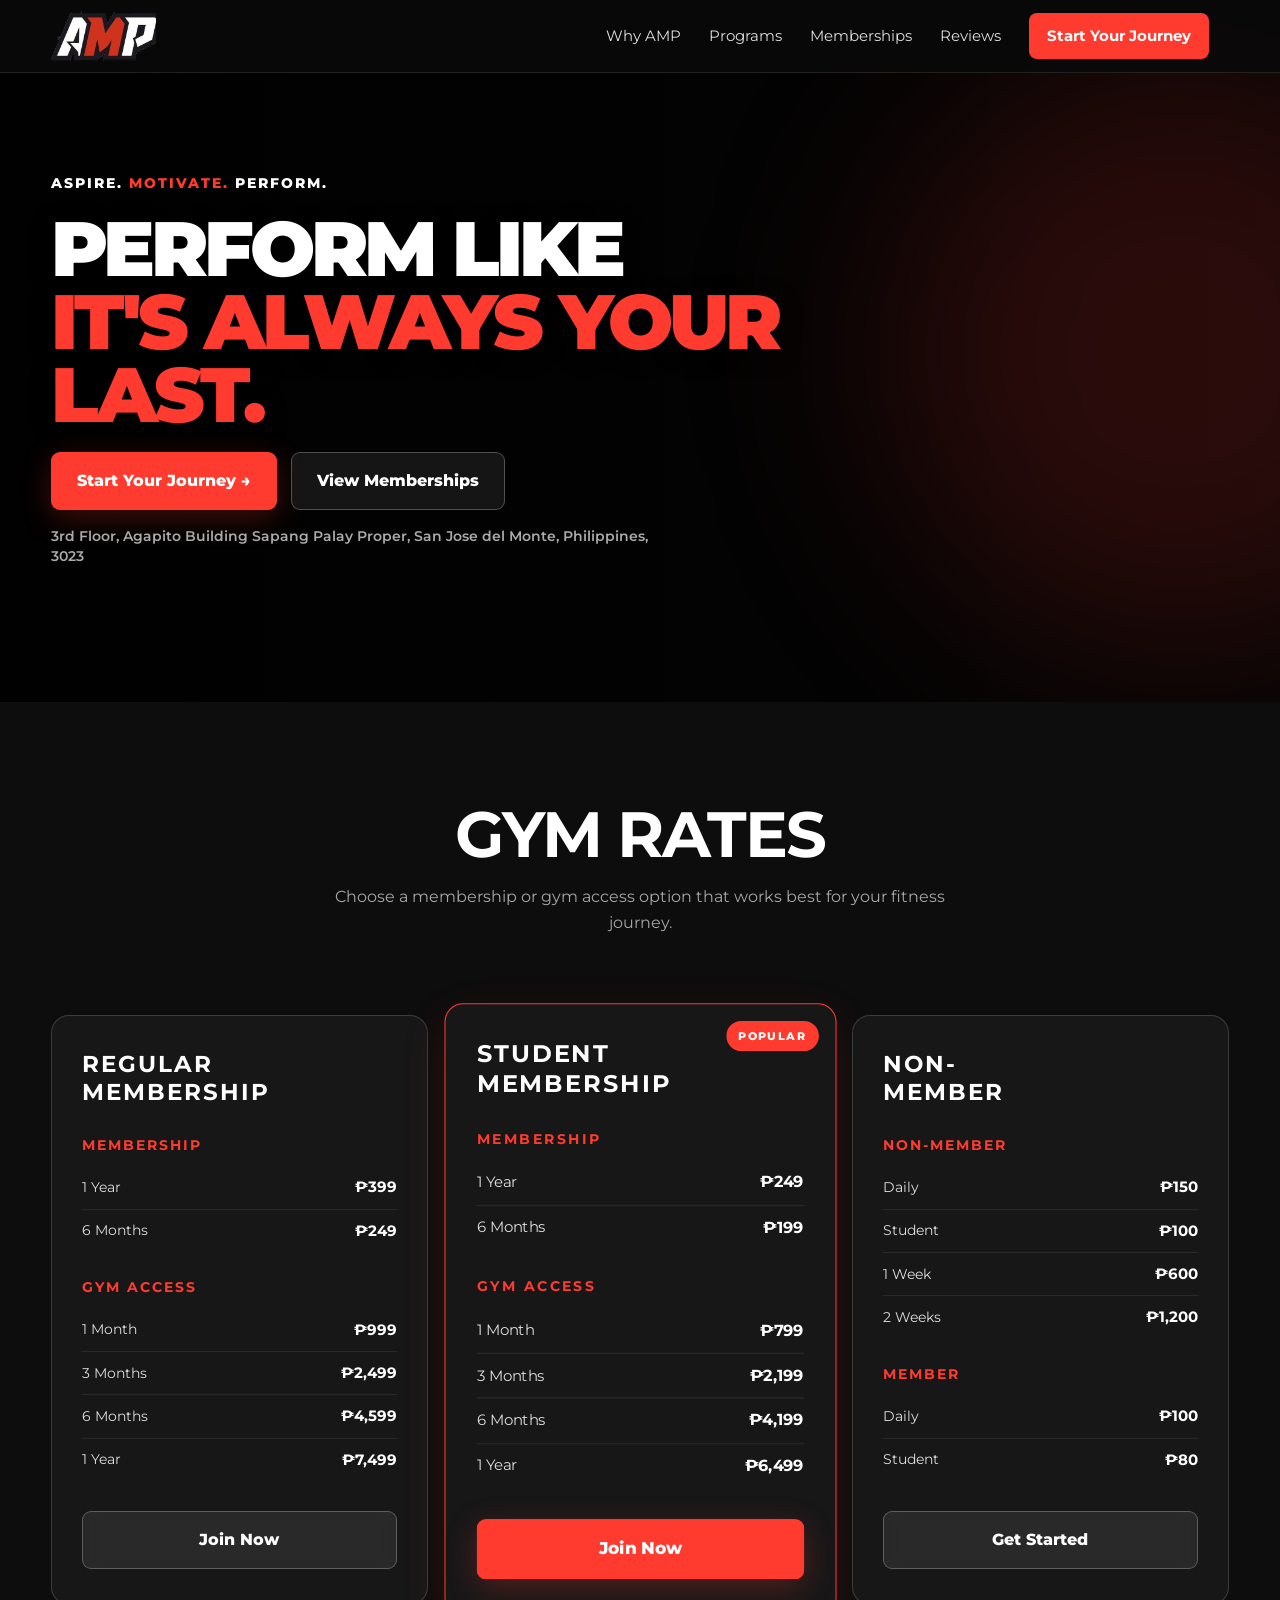
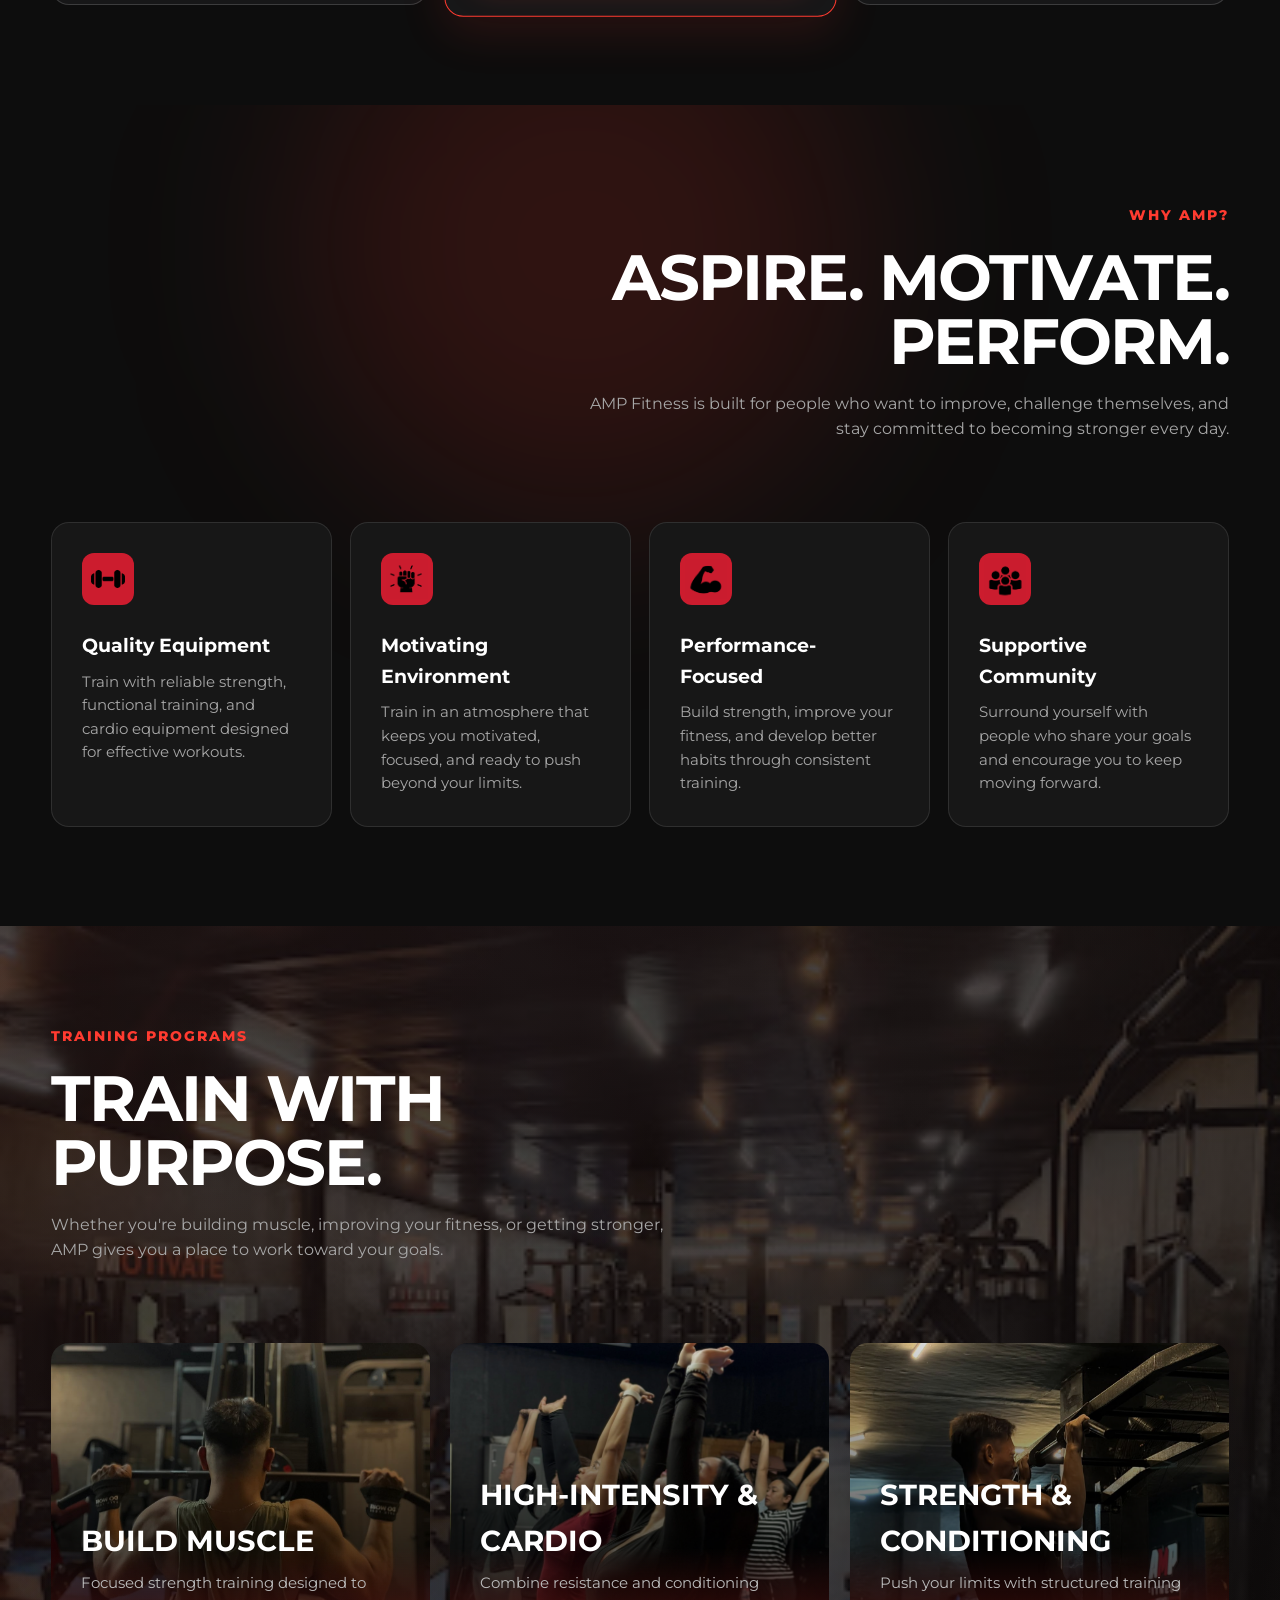
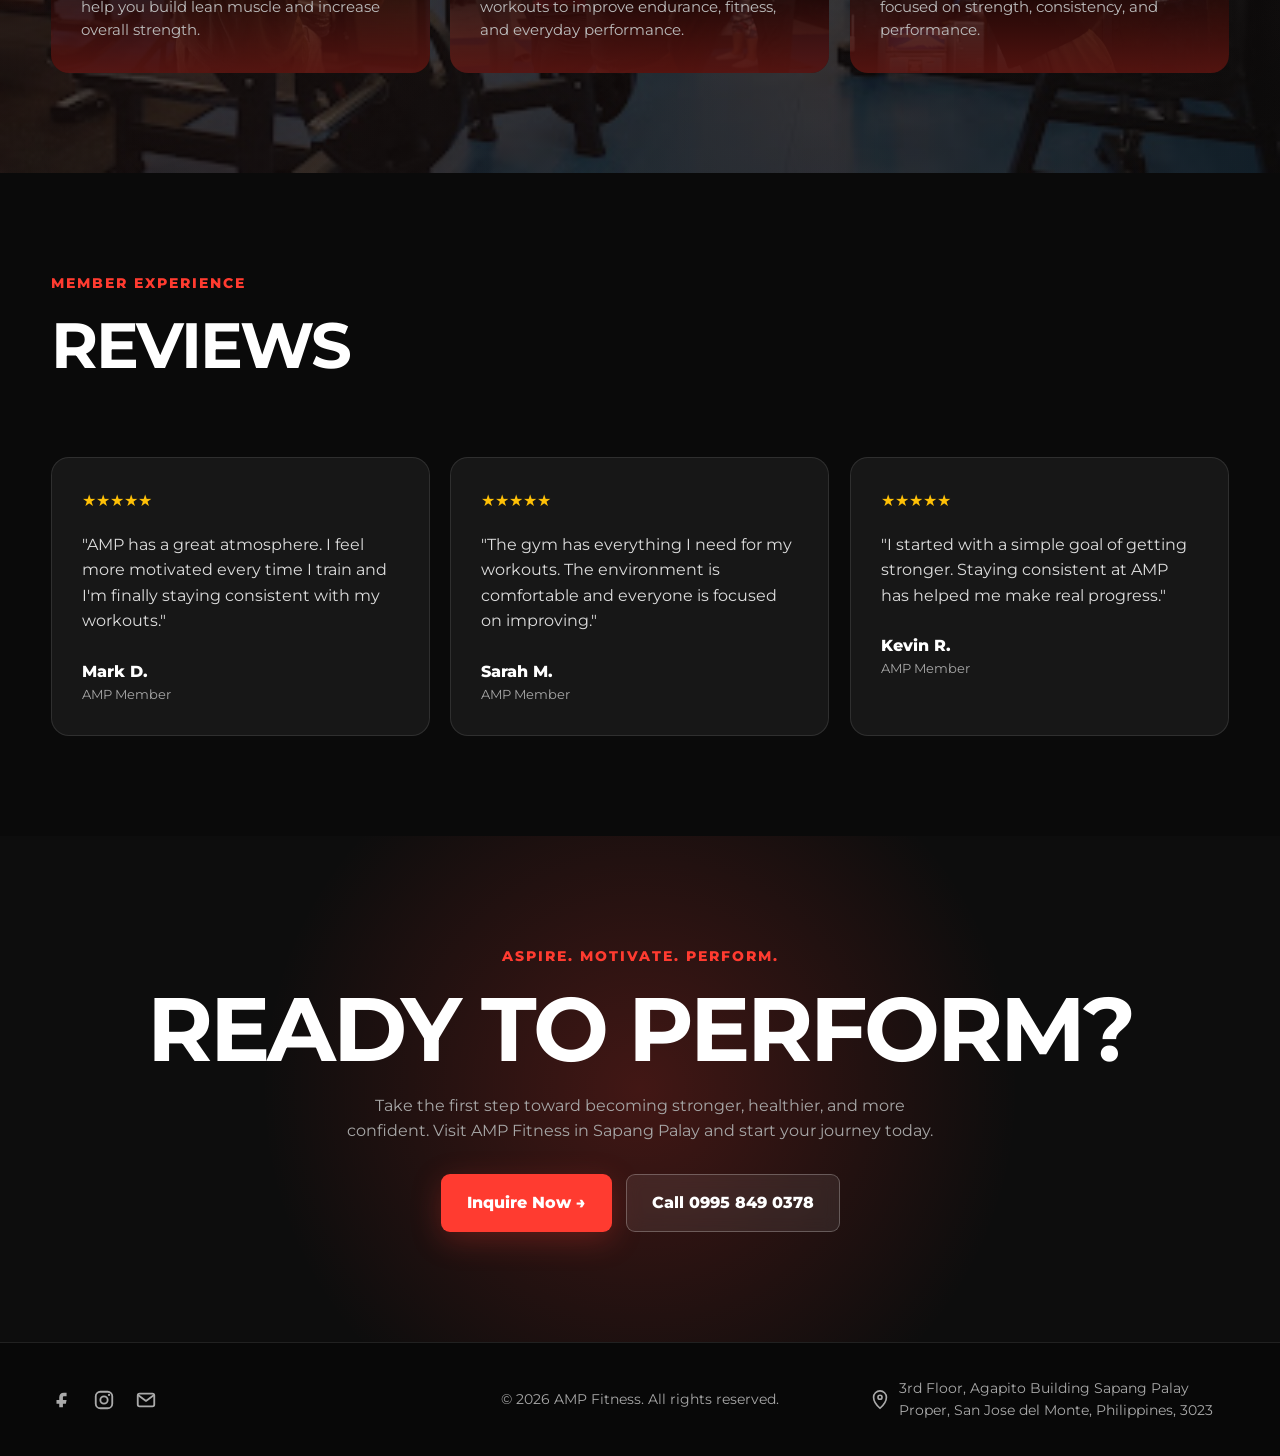
==== commit 23acc303: "Update print statement from 'Hello' to 'Goodbye'" ====
--- a/index.html
+++ b/index.html
@@ -6,10 +6,10 @@
 
   <meta
     name="description"
-    content="AMP Fitness — Aspire. Motivate. Perform. Build strength, confidence, and a better version of yourself."
+    content="AMP Fitness is a gym in Sapang Palay, San Jose del Monte, offering memberships, training programs, and a motivating environment for your fitness journey."
   >
 
-  <title>AMP Fitness | Aspire. Motivate. Perform.</title>
+  <title>AMP Fitness | Gym in Sapang Palay</title>
 
   <link rel="stylesheet" href="amp.css">
   <script src="amp.js" defer></script>
@@ -22,6 +22,11 @@
     rel="stylesheet"
   >
 
+  <link
+  rel="icon"
+  type="image/png"
+  href="images/amp-logo-mark.png"
+  >
 </head>
 
 
@@ -103,10 +108,6 @@
   <main>
 
 
-    <!-- =========================
-         HERO
-    ========================== -->
-
     <section class="hero">
 
       <video
@@ -132,7 +133,7 @@
         <div class="hero-content">
 
           <div class="eyebrow">
-            Aspire. Motivate. Perform.
+            <span class="eyebrow-white">Aspire.</span> Motivate. <span class="eyebrow-white">Perform.</span>
           </div>
 
 
@@ -145,14 +146,6 @@
             </span>
 
           </h1>
-
-
-          <p class="hero-text">
-
-            Push harder. Train smarter. Perform at your best.
-            AMP Fitness gives you the space, support, and drive to level up every session.
-
-          </p>
 
 
           <div class="buttons">
@@ -174,6 +167,17 @@
 
           </div>
 
+
+          <a
+            href="https://www.google.com/maps/place/AMP+Fitness+SJDM/@14.84408,121.0425485,21z/data=!4m6!3m5!1s0x3397af0047a58fa7:0x9db70491c3e0ab35!8m2!3d14.8440566!4d121.0424971!16s%2Fg%2F11y8_pzvck?entry=ttu&g_ep=EgoyMDI2MDkxNi4wIKXMDSoASAFQAw%3D%3D"
+            class="hero-address"
+            target="_blank"
+            rel="noopener noreferrer"
+            aria-label="View AMP Fitness address on Google Maps"
+          >
+            3rd Floor, Agapito Building Sapang Palay Proper, San Jose del Monte, Philippines, 3023
+          </a>
+
         </div>
 
       </div>
@@ -181,10 +185,6 @@
     </section>
 
 
-
-    <!-- =========================
-         PRICING
-    ========================== -->
 
     <section
       class="pricing"
@@ -211,8 +211,6 @@
 
         <div class="pricing-grid">
 
-
-          <!-- REGULAR MEMBERSHIP -->
 
           <article class="price-card">
 
@@ -329,8 +327,6 @@
 
 
 
-          <!-- STUDENT MEMBERSHIP -->
-
           <article class="price-card featured">
 
             <div class="popular">
@@ -451,8 +447,6 @@
 
 
 
-          <!-- NON-MEMBER -->
-
           <article class="price-card">
 
             <h3>
@@ -575,10 +569,6 @@
 
 
 
-    <!-- =========================
-         WHY AMP
-    ========================== -->
-
     <section
       class="features"
       id="why-us"
@@ -719,10 +709,6 @@
 
 
 
-    <!-- =========================
-         PROGRAMS
-    ========================== -->
-
     <section id="programs">
 
       <div class="container">
@@ -770,7 +756,7 @@
           <article class="program">
 
             <h3>
-              Get Fit
+              High-Intensity & Cardio
             </h3>
 
 
@@ -785,7 +771,7 @@
           <article class="program">
 
             <h3>
-              Get Strong
+              Strength & Conditioning
             </h3>
 
 
@@ -804,10 +790,6 @@
     </section>
 
 
-
-    <!-- =========================
-         REVIEWS
-    ========================== -->
 
     <section id="reviews">
 
@@ -919,10 +901,6 @@
     </section>
 
 
-
-    <!-- =========================
-         CTA
-    ========================== -->
 
     <section
       class="cta"
@@ -979,8 +957,6 @@
 
   </main>
 
-
-  <!-- INQUIRY OPTIONS -->
 
   <div
     class="inquiry-modal"
@@ -1077,10 +1053,6 @@
 
 
 
-  <!-- =========================
-       FOOTER
-  ========================== -->
-
   <footer>
 
     <div class="container">
@@ -1210,8 +1182,12 @@
           </div>
 
 
-          <div
+          <a
+            href="https://www.google.com/maps/place/AMP+Fitness+SJDM/@14.84408,121.0425485,21z/data=!4m6!3m5!1s0x3397af0047a58fa7:0x9db70491c3e0ab35!8m2!3d14.8440566!4d121.0424971!16s%2Fg%2F11y8_pzvck?entry=ttu&g_ep=EgoyMDI2MDkxNi4wIKXMDSoASAFQAw%3D%3D"
+            target="_blank"
+            rel="noopener noreferrer"
             class="footer-location"
+            aria-label="View AMP Fitness on Google Maps"
             title="AMP Fitness location"
           >
 
@@ -1243,7 +1219,7 @@
               3rd Floor, Agapito Building Sapang Palay Proper, San Jose del Monte, Philippines, 3023
             </span>
 
-          </div>
+          </a>
 
 
         </div>
--- a/amp.css
+++ b/amp.css
@@ -204,6 +204,11 @@
 }
 
 
+.eyebrow-white {
+  color: var(--white);
+}
+
+
 h1 {
   font-size: clamp(2.5rem, 6vw, 5.6rem);
   line-height: 0.95;
@@ -220,14 +225,21 @@
 }
 
 
-.hero-text {
-  color: #d0d0d0;
-  font-size: 1rem;
-  font-weight: 500;
-  letter-spacing: 0.02em;
-  line-height: 1.6;
+.hero-address {
+  display: inline-block;
   max-width: 620px;
-  margin-bottom: 24px;
+  margin-top: 16px;
+  color: #aaa;
+  font-size: 0.85rem;
+  font-weight: 600;
+  line-height: 1.5;
+  transition: color 0.2s ease;
+}
+
+
+.hero-address:hover,
+.hero-address:focus-visible {
+  color: var(--red);
 }
 
 
@@ -559,10 +571,6 @@
   font-size: 0.92rem;
 }
 
-
-/* =========================
-    NEW AMP FITNESS PRICING
-========================= */
 
 .pricing-grid {
   display: grid;
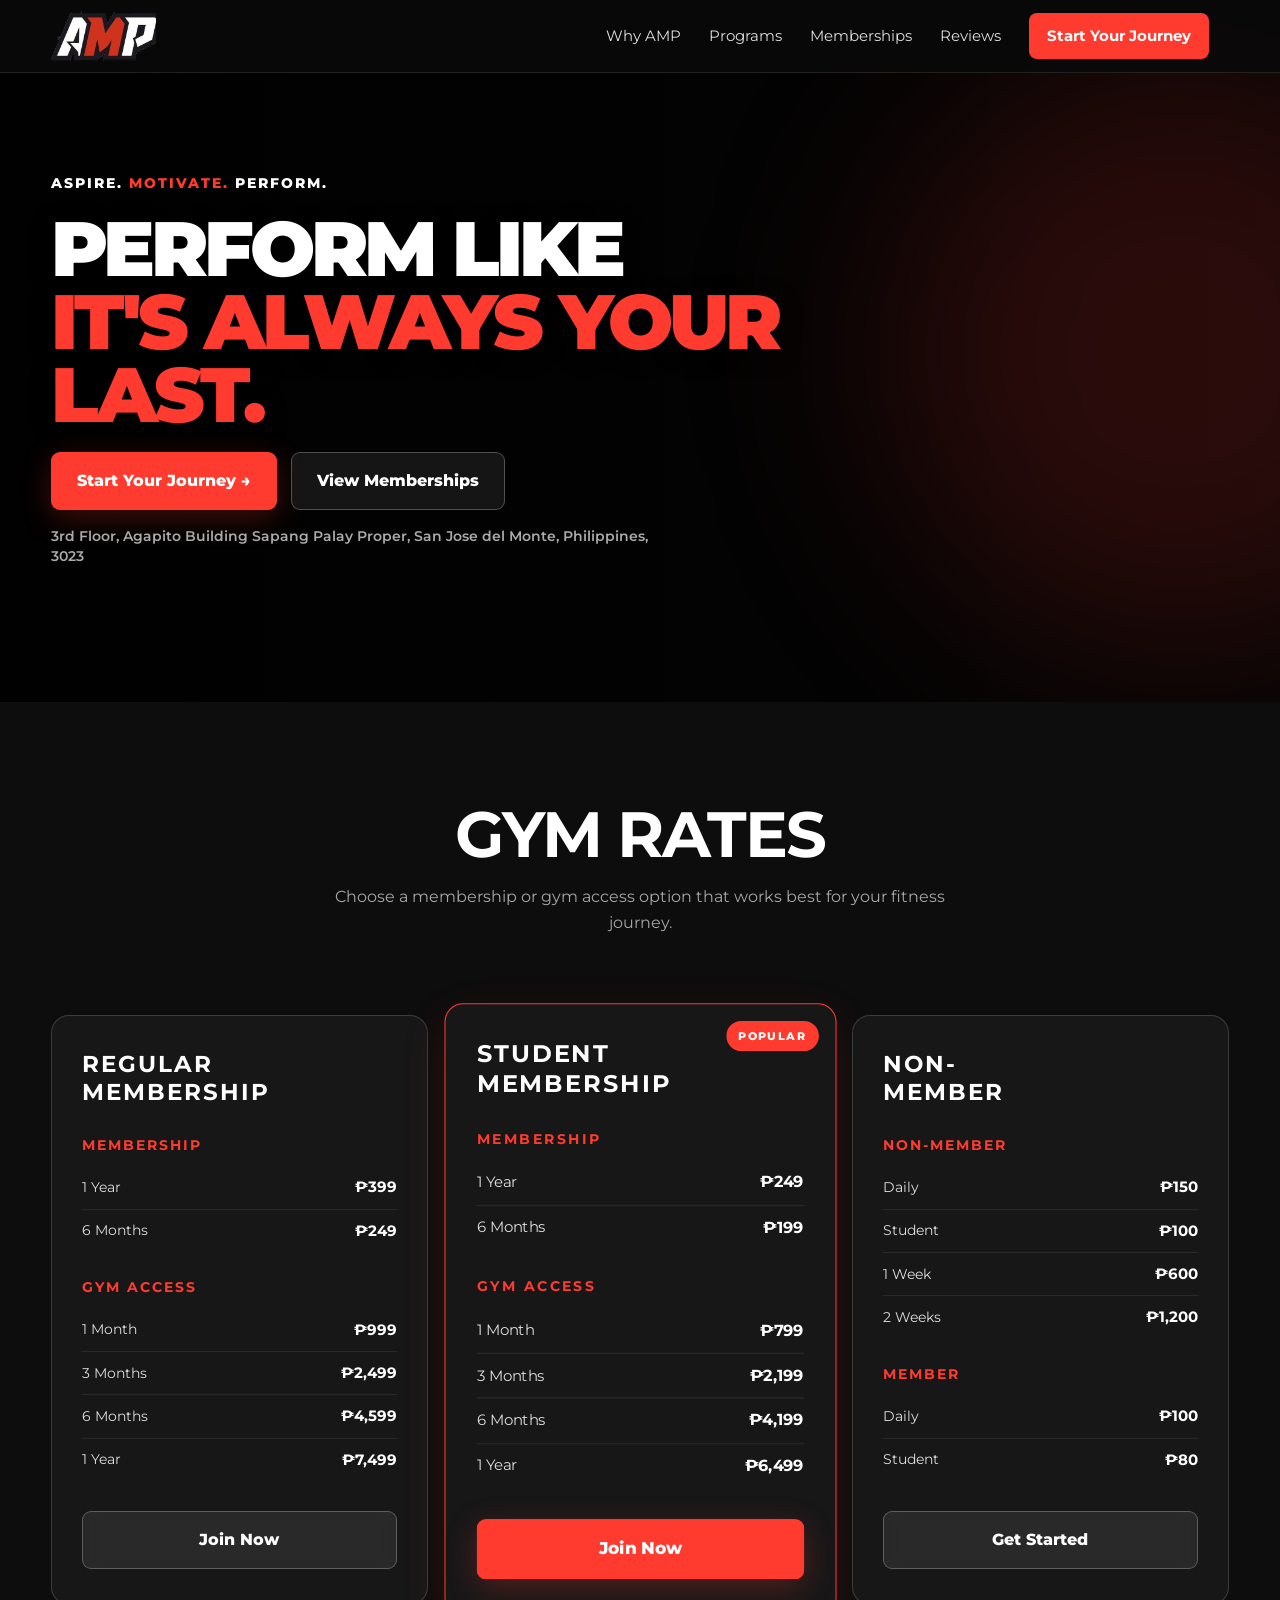
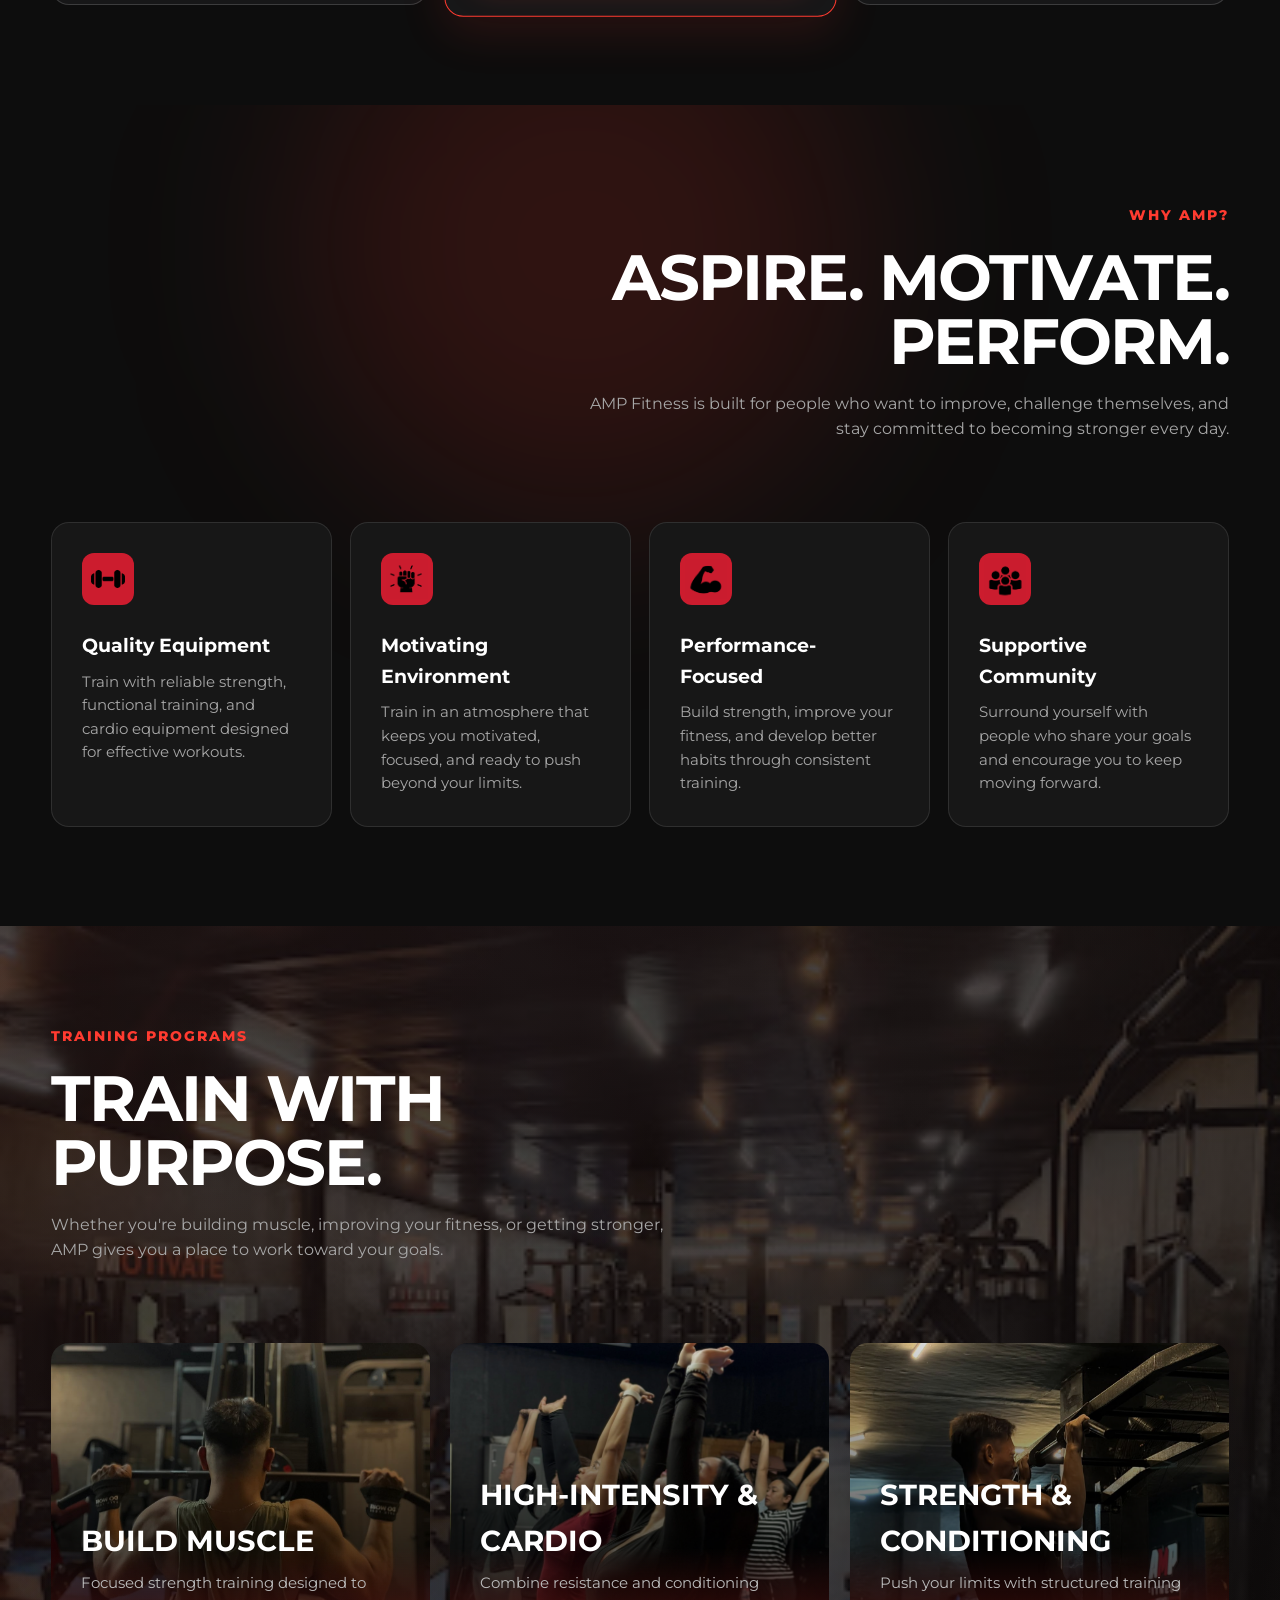
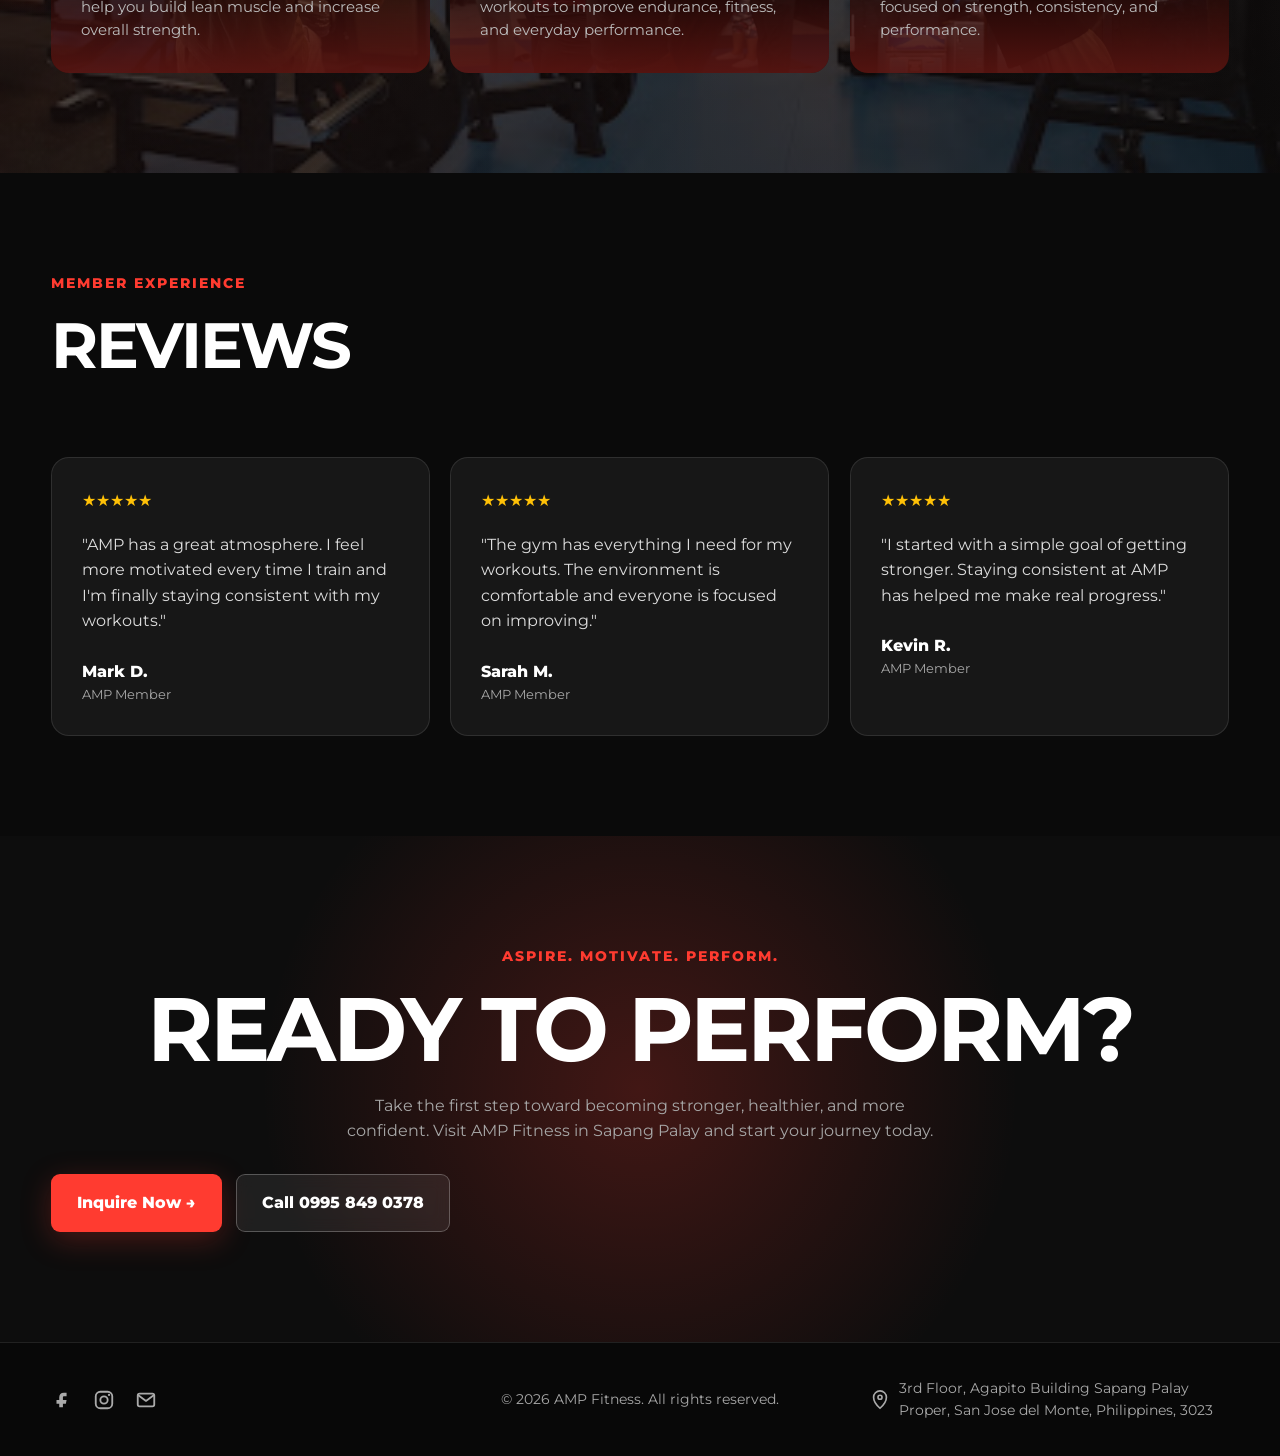
==== commit 322d4588: "openData" ====
--- a/index.html
+++ b/index.html
@@ -3,30 +3,20 @@
 <head>
   <meta charset="UTF-8">
   <meta name="viewport" content="width=device-width, initial-scale=1.0">
-
-  <meta
-    name="description"
-    content="AMP Fitness is a gym in Sapang Palay, San Jose del Monte, offering memberships, training programs, and a motivating environment for your fitness journey."
-  >
-
+  <meta name="description" content="AMP Fitness is a gym in Sapang Palay, San Jose del Monte, offering memberships, training programs, and a motivating environment for your fitness journey.">
+  <meta name="robots" content="index, follow">
   <title>AMP Fitness | Gym in Sapang Palay</title>
-
+  <meta property="og:title" content="AMP Fitness | Gym in Sapang Palay">
+  <meta property="og:description" content="AMP Fitness is a gym in Sapang Palay, San Jose del Monte. View memberships, training programs, and gym information.">
+  <meta property="og:image" content="https://ruka-byte.github.io/amp-website/images/amp-social-preview.jpg">
+  <meta property="og:url" content="https://ruka-byte.github.io/amp-website/">
+  <meta property="og:type" content="website">
+  <link rel="icon" type="image/png" href="images/amp-logo-mark.png">
   <link rel="stylesheet" href="amp.css">
   <script src="amp.js" defer></script>
-
   <link rel="preconnect" href="https://fonts.googleapis.com">
   <link rel="preconnect" href="https://fonts.gstatic.com" crossorigin>
-
-  <link
-    href="https://fonts.googleapis.com/css2?family=Montserrat:wght@400;500;600;700&display=swap"
-    rel="stylesheet"
-  >
-
-  <link
-  rel="icon"
-  type="image/png"
-  href="images/amp-logo-mark.png"
-  >
+  <link href="https://fonts.googleapis.com/css2?family=Montserrat:wght@400;500;600;700&display=swap" rel="stylesheet">
 </head>
 
 
@@ -607,7 +597,7 @@
 
               <img
                 src="images/quality-equipment-icon.png"
-                alt="Quality Equipment"
+                alt=""
               >
 
             </div>
@@ -632,7 +622,7 @@
 
               <img
                 src="images/me-icon.png"
-                alt="Motivating Environment"
+                alt=""
               >
 
             </div>
@@ -657,7 +647,7 @@
 
               <img
                 src="images/pf-icon.png"
-                alt="Performance-Focused"
+                alt=""
               >
 
             </div>
@@ -682,7 +672,7 @@
 
               <img
                 src="images/sc-icon.png"
-                alt="Supportive Community"
+                alt=""
               >
 
             </div>
@@ -927,10 +917,7 @@
         </p>
 
 
-        <div
-          class="buttons"
-          style="justify-content:center;"
-        >
+        <div class="buttons">
 
           <a
             href="#inquire"
